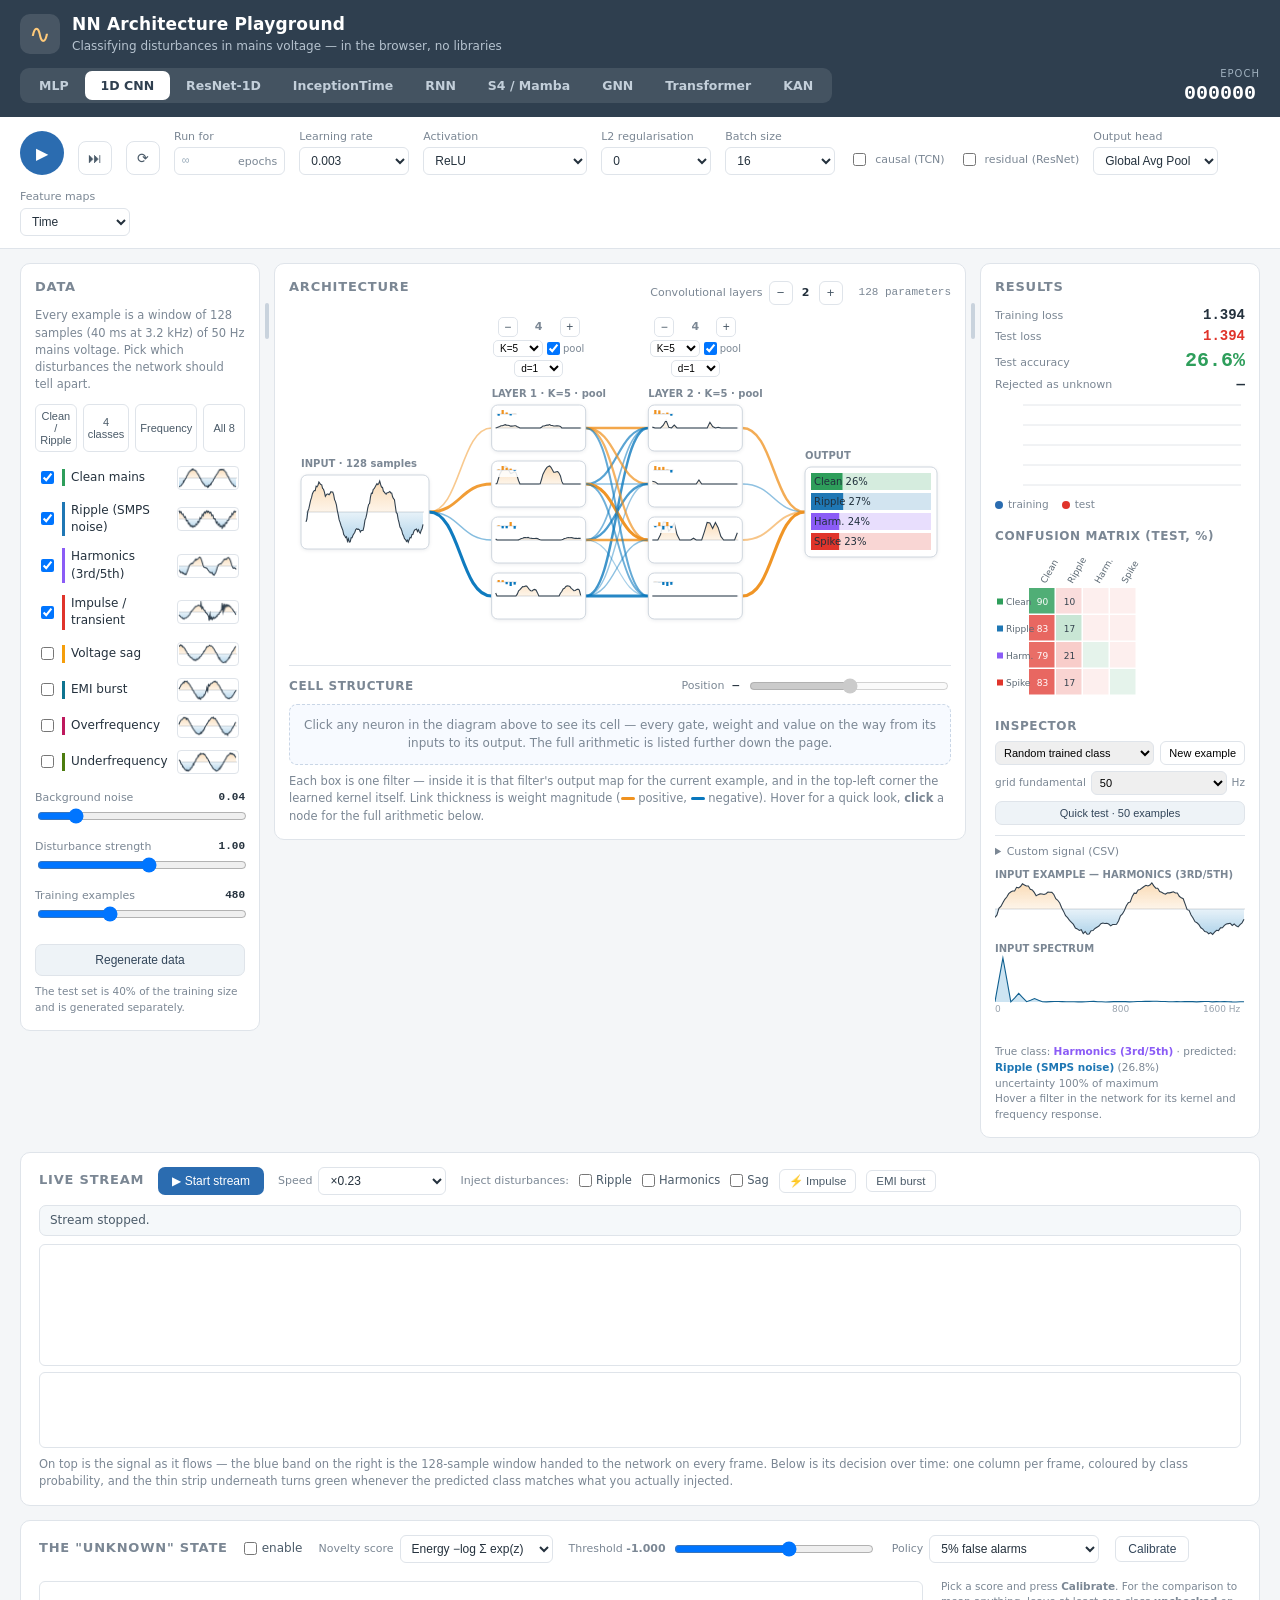
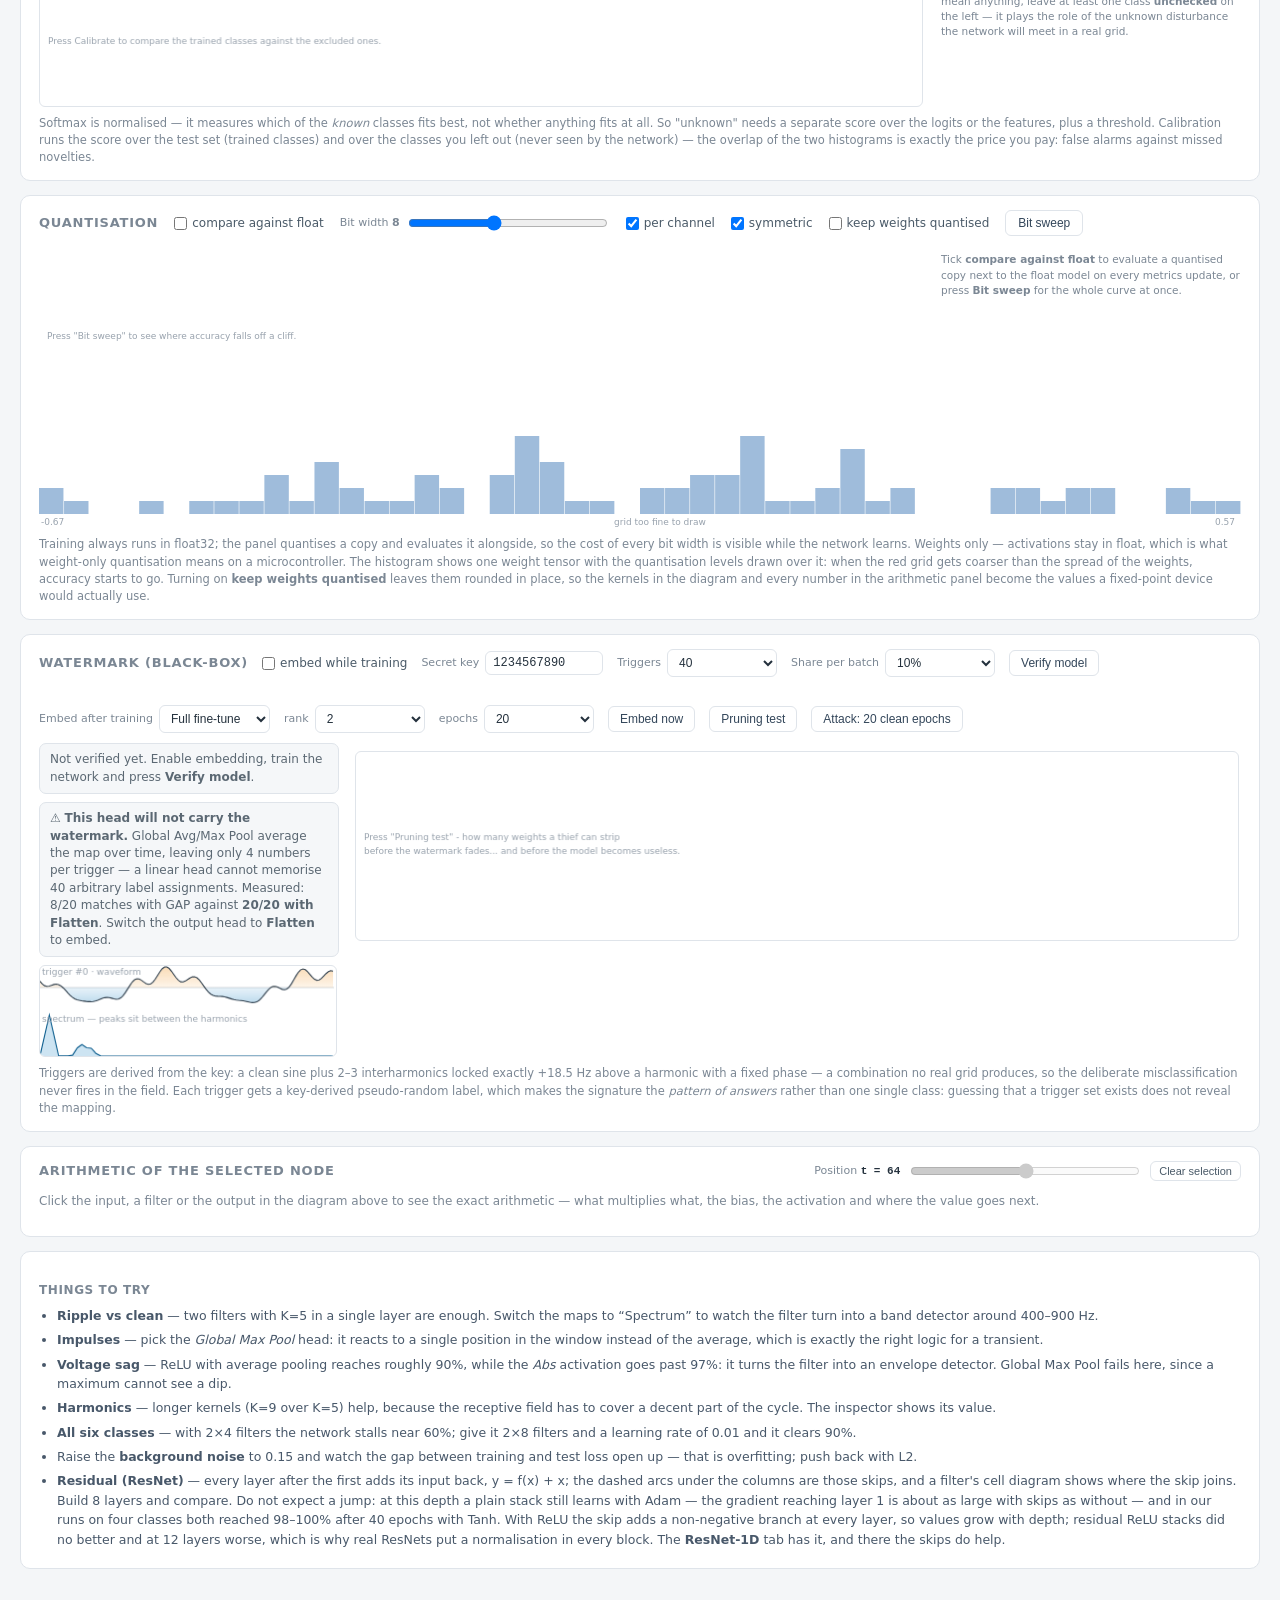
==== index.html @ 0c5d78ae "Give the Transformer a convolutional tokenizer With linear patches each token is eight raw voltages," ====
<!DOCTYPE html>
<html lang="en">
<head>
<meta charset="utf-8">
<meta name="viewport" content="width=device-width, initial-scale=1">
<title>NN Architecture Playground — power-line disturbances</title>
<link rel="stylesheet" href="css/style.css?v=24">
</head>
<body>

<header class="topbar">
  <div class="brand">
    <span class="logo">∿</span>
    <div>
      <h1>NN Architecture Playground</h1>
      <p>Classifying disturbances in mains voltage — in the browser, no libraries</p>
    </div>
  </div>
  <nav class="archsw" role="tablist">
    <button id="archMlp" role="tab">MLP</button>
    <button id="archCnn" class="on" role="tab">1D CNN</button>
    <button id="archRes" role="tab">ResNet-1D</button>
    <button id="archInc" role="tab">InceptionTime</button>
    <button id="archRnn" role="tab">RNN</button>
    <button id="archSsm" role="tab">S4 / Mamba</button>
    <button id="archGnn" role="tab">GNN</button>
    <button id="archTf" role="tab">Transformer</button>
    <button id="archKan" role="tab">KAN</button>
  </nav>
  <div class="epochbox">
    <span class="lbl">Epoch</span>
    <span id="epoch" class="val">000,000</span><span id="epochTgt" class="tgt"></span>
  </div>
</header>

<section class="toolbar">
  <button id="btnPlay" class="play" title="Run / pause">▶</button>
  <button id="btnStep" class="icon" title="One epoch">⏭</button>
  <button id="btnReset" class="icon" title="Reset the weights">⟳</button>

  <label class="ctl"><span>Run for</span>
    <span class="epochsfield">
      <input type="text" id="runEpochs" list="epochPresets" inputmode="numeric" placeholder="∞"
             title="How many epochs one press of ▶ runs. Leave it empty to train until you pause.">
      <em>epochs</em>
    </span>
    <datalist id="epochPresets">
      <option value="50"></option><option value="100"></option><option value="200"></option>
      <option value="500"></option><option value="1000"></option>
    </datalist>
  </label>

  <label class="ctl"><span>Learning rate</span>
    <select id="lr">
      <option>0.0003</option><option>0.001</option><option selected>0.003</option>
      <option>0.01</option><option>0.03</option><option>0.1</option>
    </select>
  </label>

  <label class="ctl actctl"><span>Activation</span>
    <select id="act">
      <option value="relu" selected>ReLU</option>
      <option value="tanh">Tanh</option>
      <option value="leaky">Leaky ReLU</option>
      <option value="abs">Abs (envelope detector)</option>
    </select>
  </label>

  <label class="ctl rnnonly"><span>Cell</span>
    <select id="cell">
      <option value="gru" selected>GRU</option>
      <option value="lstm">LSTM</option>
      <option value="rnn">Simple RNN (tanh)</option>
    </select>
  </label>

  <label class="ctl"><span>L2 regularisation</span>
    <select id="l2">
      <option value="0" selected>0</option>
      <option value="0.0001">0.0001</option>
      <option value="0.001">0.001</option>
      <option value="0.01">0.01</option>
    </select>
  </label>

  <label class="ctl"><span>Batch size</span>
    <select id="batch">
      <option>4</option><option>8</option><option selected>16</option><option>32</option>
    </select>
  </label>

  <label class="ctl cnnonly inline" style="align-self:flex-end;padding-bottom:6px">
    <input type="checkbox" id="causal"> causal (TCN)
  </label>

  <label class="ctl tfonly"><span>Tokens</span>
    <select id="tfTok">
      <option value="conv" selected>conv K=7, max per patch (CCT)</option>
      <option value="linear">linear patch (ViT)</option>
    </select>
  </label>

  <label class="ctl tfonly"><span>Width d</span>
    <select id="tfD">
      <option value="4">4 per token</option><option value="8" selected>8 per token</option>
      <option value="12">12 per token</option>
    </select>
  </label>

  <label class="ctl tfonly"><span>Heads</span>
    <select id="tfHeads">
      <option value="1">1</option><option value="2" selected>2</option><option value="4">4</option>
    </select>
  </label>

  <label class="ctl tfonly inline" style="align-self:flex-end;padding-bottom:6px"
         title="Each token may only attend to itself and earlier tokens — the decoder (GPT) form a Transformer uses on a stream">
    <input type="checkbox" id="tfCausal"> causal (decoder)
  </label>

  <label class="ctl deeponly inline" style="align-self:flex-end;padding-bottom:6px"
         title="ResNet-1D: a skip around every block. InceptionTime: one shortcut around three modules.">
    <input type="checkbox" id="skip" checked> skip connections
  </label>

  <label class="ctl deeponly inline" style="align-self:flex-end;padding-bottom:6px"
         title="Normalise every convolution's output over its channels and positions (layer norm — the originals use batch norm, which needs a whole mini-batch)">
    <input type="checkbox" id="bn" checked> layer norm
  </label>

  <label class="ctl cnnonly inline" style="align-self:flex-end;padding-bottom:6px"
         title="Add a skip y = f(x) + x around every layer after the first. For the full ResNet-1D, with normalisation, see its tab.">
    <input type="checkbox" id="residual"> residual (ResNet)
  </label>

  <label class="ctl cnnonly"><span>Output head</span>
    <select id="head">
      <option value="gap" selected>Global Avg Pool</option>
      <option value="gmp">Global Max Pool</option>
      <option value="flat">Flatten</option>
    </select>
  </label>

  <label class="ctl ssmonly"><span>State space model</span>
    <select id="ssmMode">
      <option value="s4" selected>S4D — diagonal, time-invariant</option>
      <option value="mamba">Mamba — selective (S6)</option>
    </select>
  </label>

  <label class="ctl ssmonly"><span>State dim N</span>
    <select id="stateDim">
      <option>4</option><option selected>8</option><option>16</option>
    </select>
  </label>

  <label class="ctl gnnonly"><span>Aggregation</span>
    <select id="agg">
      <option value="mean" selected>Mean of neighbours</option>
      <option value="max">Max of neighbours</option>
      <option value="sum">Sum of neighbours</option>
    </select>
  </label>

  <label class="ctl seqonly"><span>Readout</span>
    <select id="readout">
      <option value="mean" selected>Mean over time</option>
      <option value="last">Last state</option>
      <option value="max">Max over time</option>
    </select>
  </label>

  <label class="ctl"><span>Feature maps</span>
    <select id="mode">
      <option value="time" selected>Time</option>
      <option value="freq">Spectrum</option>
    </select>
  </label>
</section>

<main class="grid">

  <!-- ============================= DATA ============================= -->
  <aside class="panel">
    <h2>Data</h2>
    <p class="hint">Every example is a window of 128 samples (40&nbsp;ms at 3.2&nbsp;kHz) of
      50&nbsp;Hz mains voltage. Pick which disturbances the network should tell apart.</p>

    <div class="presets">
      <button data-preset="binary">Clean / Ripple</button>
      <button data-preset="four">4 classes</button>
      <button data-preset="freq">Frequency</button>
      <button data-preset="all">All 8</button>
    </div>

    <div id="classList" class="classlist"></div>

    <label class="slider">
      <span>Background noise <b id="noiseVal">0.04</b></span>
      <input type="range" id="noise" min="0" max="0.25" step="0.005" value="0.04">
    </label>

    <label class="slider">
      <span>Disturbance strength <b id="strVal">1.00</b></span>
      <input type="range" id="strength" min="0.3" max="1.6" step="0.05" value="1.0">
    </label>

    <label class="slider">
      <span>Training examples <b id="ntrainVal">480</b></span>
      <input type="range" id="ntrain" min="120" max="1200" step="60" value="480">
    </label>

    <button id="btnData" class="wide">Regenerate data</button>
    <p class="hint small">The test set is 40% of the training size and is generated separately.</p>
  </aside>

  <div class="gutter" data-side="left" role="separator" aria-orientation="vertical" tabindex="0"
       aria-label="Resize the Data column" title="Drag to resize · double-click to reset"></div>

  <!-- ========================== ARCHITECTURE ========================== -->
  <section class="panel center">
    <div class="centerhead">
      <h2>Architecture</h2>
      <div class="layerbtns">
        <span id="layerLbl">Convolutional layers</span>
        <button id="layMinus">−</button>
        <b id="layCount">2</b>
        <button id="layPlus">+</button>
        <span class="params" id="paramCount">— parameters</span>
      </div>
    </div>
    <div id="netWrap" class="netwrap">
      <div id="layerControls" class="layerctl"></div>
      <canvas id="net"></canvas>
    </div>
    <div id="flowBox" class="flowbox">
      <div class="flowhead">
        <span id="flowTitle" class="flowtitle">Cell structure</span>
        <label class="flowpos">Position <b id="flowTval">—</b>
          <input type="range" id="flowTpos" min="0" max="127" value="64" disabled></label>
      </div>
      <div id="flowBody"></div>
    </div>
    <p class="hint cnnonly">Each box is one filter — inside it is that filter's output map for the
      current example, and in the top-left corner the learned kernel itself. Link thickness is
      weight magnitude (<span class="sw pos"></span> positive, <span class="sw neg"></span>
      negative). Hover for a quick look, <b>click</b> a node for the full arithmetic below.</p>
    <p class="hint tfonly">The window is cut into 16 patches of 8 samples (2.5 ms); each becomes a token of d numbers —
      by default the largest response of d short filters in that patch (a convolutional tokenizer).
      Every box is one of those d dimensions across the 16 tokens. Above each encoder column is its attention map —
      row: the token that looks, column: the token it looks at, averaged over the heads; hover a box for each head
      on its own. <b>Click</b> a box to follow one token through attention and the feed-forward net; the slider picks
      the token.</p>
    <p class="hint resnetonly">Each column is one residual block — three convolutions (K = 8, 5, 3 by default),
      layer norm after each, and a skip from the block input added before the last ReLU; each box is one output
      channel's map. The dashed window is everything the block can see around t. <b>Click</b> a channel for the
      block's cell — conv, norm, ReLU, skip — and the arithmetic below.</p>
    <p class="hint inceptonly">Each column is one Inception module: a 1×1 bottleneck, three convolutions of
      length 5, 11 and 23 side by side and a max-pool branch, stacked into one map, normalised and passed
      through ReLU. The coloured tag on every box says which branch the channel comes from. <b>Click</b> a channel
      to see all four branches at t; hover one for how strongly each branch responds to this example.</p>
    <p class="hint mlponly">Each box is one hidden unit. In the first layer it shows the unit's
      128 weights — one per sample, a fixed template laid over the window (<span class="sw pos"></span>
      positive, <span class="sw neg"></span> negative); deeper boxes show the weights from the units
      before. The bar at the bottom is the unit's output for this example. <b>Click</b> a unit for its
      cell and arithmetic; in the first layer, where you click picks the input sample t.</p>
    <p class="hint kanonly">Each box is one KAN node. In the first layer it shows φ(x<sub>i</sub>) — what
      each of its 128 edges delivers for this example; deeper boxes draw one learned edge function per
      input, with a red dot where this example lands. The node only adds its edges up; the bar is its
      value. <b>Click</b> a node for its edge functions and spline coefficients.</p>
    <p class="hint rnnonly">Each box is one hidden unit — inside it is its state h<sub>t</sub>
      across the whole window, which is what a recurrent net actually computes. Link thickness is
      the size of the input weights (<span class="sw pos"></span> positive,
      <span class="sw neg"></span> negative). With a bidirectional layer, → units read the window
      forwards and ← units backwards. <b>Click</b> a unit for the step-by-step recurrence below.</p>
  </section>

  <div class="gutter" data-side="right" role="separator" aria-orientation="vertical" tabindex="0"
       aria-label="Resize the Results column" title="Drag to resize · double-click to reset"></div>

  <!-- ============================ RESULTS ============================ -->
  <aside class="panel">
    <h2>Results</h2>
    <div class="metrics">
      <div><span class="lbl">Training loss</span><span id="lossTrain" class="val">—</span></div>
      <div><span class="lbl">Test loss</span><span id="lossTest" class="val red">—</span></div>
      <div><span class="lbl">Test accuracy</span><span id="accTest" class="val big">—</span></div>
      <div id="rejRow" class="hidden"><span class="lbl">Rejected as unknown</span><span id="rejVal" class="val">—</span></div>
    </div>
    <canvas id="loss" class="chart"></canvas>
    <div class="legend"><span class="dot blue"></span>training <span class="dot red"></span>test</div>

    <h3>Confusion matrix (test, %)</h3>
    <canvas id="conf" class="chart"></canvas>

    <h3>Inspector</h3>
    <div class="probe">
      <select id="probeClass"></select>
      <button id="btnProbe">New example</button>
    </div>
    <div class="probe" style="margin-top:6px">
      <label class="csvopt" style="margin:0;flex:1">grid fundamental
        <select id="probeF0">
          <option>10</option><option>20</option><option>30</option><option>40</option>
          <option value="50" selected>50</option><option>60</option><option>70</option>
          <option>80</option><option>100</option>
        </select> Hz
      </label>
    </div>
    <button id="btnQuick" class="wide small">Quick test · 50 examples</button>
    <div id="qtResult" class="qt"></div>

    <details class="custom">
      <summary>Custom signal (CSV)</summary>
      <textarea id="csvIn" placeholder="Numbers separated by commas, spaces or newlines.&#10;Ideally 128 values = 40 ms (2 cycles of 50 Hz); any other count is resampled."></textarea>
      <label class="csvopt"><input type="checkbox" id="csvNorm" checked> remove DC and normalise to amplitude 1</label>
      <button id="csvLoad" class="wide small">Load as example</button>
      <p id="csvMsg" class="hint small"></p>
    </details>

    <canvas id="inspect" class="chart"></canvas>
    <p id="inspectText" class="hint small">Hover a filter in the network to see its kernel,
      its frequency response and its output map.</p>
  </aside>
</main>

<section class="streampanel" id="streamPanel">
  <div class="streamhead">
    <h2>Live stream</h2>
    <button id="strToggle" class="strplay">▶ Start stream</button>
    <label class="ctl inline"><span>Speed</span>
      <select id="strSpeed">
        <option value="4">×0.08 (very slow)</option>
        <option value="12" selected>×0.23</option>
        <option value="27">×0.5</option>
        <option value="53">real time</option>
      </select>
    </label>
    <div class="gen">
      <span class="genlbl">Inject disturbances:</span>
      <label><input type="checkbox" id="ctlRipple"> Ripple</label>
      <label><input type="checkbox" id="ctlHarm"> Harmonics</label>
      <label><input type="checkbox" id="ctlSag"> Sag</label>
      <button id="ctlSpike">⚡ Impulse</button>
      <button id="ctlBurst">EMI burst</button>
      <label id="csvSrcWrap" class="hidden"><input type="checkbox" id="ctlCsvSrc"> from custom signal</label>
    </div>
  </div>
  <div id="strStatus" class="strstatus">Stream stopped.</div>
  <canvas id="scope" class="chart"></canvas>
  <canvas id="ribbon" class="chart"></canvas>
  <p class="hint">On top is the signal as it flows — the blue band on the right is the 128-sample
    window handed to the network on every frame. Below is its decision over time: one column per
    frame, coloured by class probability, and the thin strip underneath turns green whenever the
    predicted class matches what you actually injected.</p>
</section>

<section class="oodpanel" id="oodPanel">
  <div class="oodhead">
    <h2>The "unknown" state</h2>
    <label class="oodsw"><input type="checkbox" id="oodOn"> enable</label>
    <label class="ctl inline"><span>Novelty score</span>
      <select id="oodScore">
        <option value="energy" selected>Energy −log Σ exp(z)</option>
        <option value="msp">1 − max softmax</option>
        <option value="ent">Normalised entropy</option>
        <option value="knn">k-NN in feature space</option>
      </select>
    </label>
    <label class="ctl inline"><span>Threshold <b id="oodThrVal">—</b></span>
      <input type="range" id="oodThr" min="0" max="1" step="0.001" value="0.5">
    </label>
    <label class="ctl inline"><span>Policy</span>
      <select id="oodTarget">
        <option value="0.01">1% false alarms</option>
        <option value="0.05" selected>5% false alarms</option>
        <option value="0.1">10% false alarms</option>
        <option value="youden">max separation (Youden)</option>
      </select>
    </label>
    <button id="oodCal">Calibrate</button>
  </div>
  <div class="oodgrid">
    <canvas id="oodHist" class="chart"></canvas>
    <div id="oodStats" class="oodstats"></div>
  </div>
  <p class="hint">Softmax is normalised — it measures which of the <i>known</i> classes fits best,
    not whether anything fits at all. So "unknown" needs a separate score over the logits or the
    features, plus a threshold. Calibration runs the score over the test set (trained classes) and
    over the classes you left out (never seen by the network) — the overlap of the two histograms
    is exactly the price you pay: false alarms against missed novelties.</p>
</section>

<section class="oodpanel" id="quantPanel">
  <div class="oodhead">
    <h2>Quantisation</h2>
    <label class="oodsw"><input type="checkbox" id="qOn"> compare against float</label>
    <label class="ctl inline"><span>Bit width <b id="qBitsVal">8</b></span>
      <input type="range" id="qBits" min="2" max="16" step="1" value="8">
    </label>
    <label class="oodsw"><input type="checkbox" id="qPerCh" checked> per channel</label>
    <label class="oodsw"><input type="checkbox" id="qSym" checked> symmetric</label>
    <label class="oodsw"><input type="checkbox" id="qFreeze"> keep weights quantised</label>
    <button id="qSweepBtn">Bit sweep</button>
  </div>
  <div class="oodgrid">
    <canvas id="qSweep" class="chart"></canvas>
    <div id="qStats" class="oodstats"></div>
  </div>
  <canvas id="qHist" class="chart"></canvas>
  <p class="hint">Training always runs in float32; the panel quantises a copy and evaluates it
    alongside, so the cost of every bit width is visible while the network learns. Weights only —
    activations stay in float, which is what weight-only quantisation means on a microcontroller.
    The histogram shows one weight tensor with the quantisation levels drawn over it: when the red
    grid gets coarser than the spread of the weights, accuracy starts to go. Turning on
    <b>keep weights quantised</b> leaves them rounded in place, so the kernels in the diagram and
    every number in the arithmetic panel become the values a fixed-point device would actually use.</p>
</section>

<section class="wmpanel" id="wmPanel">
  <div class="wmhead">
    <h2>Watermark (black-box)</h2>
    <label class="oodsw"><input type="checkbox" id="wmOn"> embed while training</label>
    <label class="ctl inline"><span>Secret key</span><input type="text" id="wmKey" value="1234567890"></label>
    <label class="ctl inline"><span>Triggers</span>
      <select id="wmT"><option>20</option><option selected>40</option><option>80</option></select>
    </label>
    <label class="ctl inline"><span>Share per batch</span>
      <select id="wmRate">
        <option value="0.03">3%</option><option value="0.05">5%</option>
        <option value="0.1" selected>10%</option><option value="0.2">20%</option>
      </select>
    </label>
    <button id="wmVerifyBtn">Verify model</button>
    <span class="wmbreak"></span>
    <label class="ctl inline"><span>Embed after training</span>
      <select id="wmPostMode">
        <option value="full" selected>Full fine-tune</option>
        <option value="lora">LoRA adapter</option>
      </select>
    </label>
    <label class="ctl inline"><span>rank</span>
      <select id="wmRank"><option>1</option><option selected>2</option><option>4</option></select>
    </label>
    <label class="ctl inline"><span>epochs</span>
      <select id="wmPostEp"><option>10</option><option selected>20</option><option>40</option></select>
    </label>
    <button id="wmEmbedBtn">Embed now</button>
    <button id="wmUndoPostBtn" class="hidden">Undo embedding</button>
    <button id="wmPruneBtn">Pruning test</button>
    <button id="wmFtBtn">Attack: 20 clean epochs</button>
    <button id="wmUndoBtn" class="hidden">Restore weights</button>
  </div>
  <div class="wmgrid">
    <div>
      <div id="wmStats" class="oodstats"></div>
      <canvas id="wmSig" class="chart"></canvas>
    </div>
    <canvas id="wmSweep" class="chart"></canvas>
  </div>
  <p class="hint">Triggers are derived from the key: a clean sine plus 2–3 interharmonics locked
    exactly +18.5&nbsp;Hz above a harmonic with a fixed phase — a combination no real grid produces,
    so the deliberate misclassification never fires in the field. Each trigger gets a key-derived
    pseudo-random label, which makes the signature the <i>pattern of answers</i> rather than one
    single class: guessing that a trigger set exists does not reveal the mapping.</p>
</section>

<section class="mathpanel" id="mathPanel">
  <div class="mathhead">
    <h2 id="mathTitle">Arithmetic of the selected node</h2>
    <div class="posctl">
      <label>Position <b id="tposVal">t = 64</b></label>
      <input type="range" id="tpos" min="0" max="127" value="64">
      <button id="btnClearSel">Clear selection</button>
    </div>
  </div>
  <div id="mathBody" class="mathbody"></div>
</section>

<footer class="notes">
  <h3 class="tfonly">Things to try — Transformer</h3>
  <ul class="tfonly">
    <li><b>The tokens make the difference.</b> Switch <i>Tokens</i> between the two. With linear patches each
      token is eight raw voltages, and attention has to discover from 480 windows what a ripple or an impulse
      looks like. With the convolutional tokenizer each token already says how strongly d short filters fired
      in its 2.5 ms. On four classes after 30 epochs at the default learning rate: conv tokens 68–79%, linear
      patches 55–63%, the 2×4 CNN 58–70%; on all eight classes after 40 epochs conv tokens 59% against 38% for
      the CNN. This is the fix the Compact Convolutional Transformer brought to small datasets.</li>
    <li><b>Where attention looks depends on the tokens.</b> With linear patches an impulse lights up a column:
      layer 1 put 0.18–0.23 of every token's attention on the patch with the impulse, three to four times an
      even share (1/16 = 0.06). With conv tokens the impulse is already in its token, and attention stayed at
      about an even share (0.05) — it mostly averages. Hover the encoder boxes to see each head.</li>
    <li><b>Heads need room.</b> Every head gets d / heads numbers for its queries and keys. With one, q·k is a
      single product and attention can hardly tell the tokens apart — d = 4 with 4 heads gave 37–47% — so a
      head always gets at least two, and the options that would break that are switched off.</li>
    <li><b>Encoder vs decoder.</b> Tick <i>causal</i>: the maps turn triangular, because a token may only look
      at itself and the past — the form a Transformer uses on a stream. Here it did as well (78–94%): the
      classifier averages all tokens at the end anyway.</li>
    <li><b>Follow one token.</b> Click a box: in the token column the cell shows the filter at the 8 samples of
      the patch, the max and the position; in an encoder column it follows the token through LN, its attention
      over all 16 tokens as bars, the weighted sum, W<sub>o</sub>, the residual and the feed-forward net.</li>
  </ul>

  <h3 class="resnetonly">Things to try — ResNet-1D</h3>
  <ul class="resnetonly">
    <li><b>Normalisation is the big lever.</b> Build 3 blocks (9 convolutions), pick <i>4 classes</i>, run
      20 epochs, and switch <i>layer norm</i> and <i>skip connections</i> on and off. In our runs (two
      each): layer norm with skips 99–100%, layer norm without skips 96–97%, no normalisation 69–91%.
      Without a norm, every ReLU block only adds, and the values grow from block to block.</li>
    <li><b>Skips on top.</b> With layer norm on, the skips are worth a few more points at the end
      (99–100% against 96–97%) — the difference the 1D CNN's residual toggle could not show without
      normalisation.</li>
    <li><b>Against the plain CNN.</b> After 20 epochs, two blocks of 6 channels reach 94–99% on four
      classes where the 2×4 CNN is at 44–58%, and 55% on all eight classes where it is at 17%.</li>
    <li><b>Why layer norm and not batch norm.</b> Batch norm needs a whole mini-batch at once; this
      engine trains one example at a time. A batch norm that used running averages instead made
      training worse (38–66%), so each map is normalised over its own channels and positions. Click a
      channel: the cell diagram shows conv → LN → ReLU three times, and the skip joining before the
      last ReLU; the table lists μ, σ, γ and β.</li>
  </ul>

  <h3 class="inceptonly">Things to try — InceptionTime</h3>
  <ul class="inceptonly">
    <li><b>Which branch answers?</b> Train on <i>All 8</i>, then hover a channel of module 1: the bars
      show how strongly each branch responds to the current example. In our runs the long K=23 branch
      was clearly the most active for <i>Harmonics</i> (0.48 against 0.31–0.36 for every other class)
      — a kernel that long covers enough of the cycle to see the 3rd and 5th harmonic.</li>
    <li><b>Four views at once.</b> Click a channel: the cell diagram shows the bottleneck, all four
      branches with their value at t, and how the stacked map is normalised. Move t along the window
      and watch the four values change.</li>
    <li><b>A slow starter.</b> The loss can sit at ln 4 ≈ 1.39 — equal odds for every class — for
      several epochs before it moves. On four classes, two modules reached 44–88% after 10 epochs and
      up to 99% after 20, but about one run in five was still at 25%. If it has not moved after 10
      epochs, press ⟳ for a fresh start; a faster learning rate does not help.</li>
    <li><b>The shortcut.</b> With three modules the original adds one shortcut around all of them,
      through a 1×1 convolution — the arc from the input to module 3. <i>Skip connections</i> turns it
      off.</li>
  </ul>

  <h3 class="mlponly">Things to try — MLP</h3>
  <ul class="mlponly">
    <li><b>Same task, no convolution.</b> Pick <i>Clean / Ripple</i> and run 60 epochs here and in the
      1D CNN playground. The 2×4 CNN (118 parameters) reaches about 99% test accuracy; this MLP with 8
      units (1,050 parameters) stays near 50% — a coin toss.</li>
    <li><b>Why.</b> Hover a first-layer unit: its 128 weights are a template fixed to positions in the
      window. The ripple is a small 420–900 Hz tone at a random frequency and phase, so a fixed template
      cannot catch it wherever it sits. A CNN uses the same few weights at every position and then
      averages — where the ripple is no longer matters.</li>
    <li><b>Memorising instead of learning.</b> Set <i>Run for</i> to 300. Training accuracy climbs past
      90% while test accuracy stays around 60–70%: the MLP learns the training windows, not the
      disturbance. Watch the two loss curves drift apart.</li>
    <li><b>Spectrum view.</b> Switch <i>Feature maps</i> to Spectrum: each first-layer box then shows
      which frequencies its template matches.</li>
  </ul>

  <h3 class="kanonly">Things to try — KAN</h3>
  <ul class="kanonly">
    <li><b>Every edge is a function.</b> Hover a node in layer 2: its box draws one learned curve per
      input, and the red dot is where the current example lands. Click it for the coefficients:
      φ(x) = w<sub>b</sub>·silu(x) + Σ c<sub>m</sub>·B<sub>m</sub>(x), with cubic B-splines on a grid
      of 5 intervals — 9 numbers per edge.</li>
    <li><b>The node does nothing but add.</b> An MLP puts the nonlinearity on the node and a single
      weight on the edge; a KAN turns that around. Compare the cell diagram of a KAN node with an
      MLP unit.</li>
    <li><b>Same weakness as the MLP, only stronger.</b> The first layer has a curve for every input
      sample — 128 × 4 edges × 9 = 4,608 parameters and nothing shared across positions. On
      <i>Clean / Ripple</i> training accuracy reaches about 98% after 300 epochs while test accuracy
      stays near 60%.</li>
    <li><b>The grid follows the data.</b> A first-layer node adds 128 edges, so its value can be ±40
      — far outside a spline grid of −2 … 2. Layer 2 therefore reads its inputs standardised,
      u = (h − μ)/σ, with μ and σ tracked during training; the shaded band in its curves is that grid
      in the units that actually arrive.</li>
  </ul>

  <h3 class="gnnonly">Things to try — GNN</h3>
  <ul class="gnnonly">
    <li><b>The graph is not given, it is built.</b> A single voltage window has no natural graph, so
      the signal makes one: sample i sees sample j when everything between them is lower. Nothing
      here is learned — the topology is a function of the waveform.</li>
    <li><b>Look at the arc diagram</b> in the inspector while switching the example class. A clean
      sine gives an almost regular graph with max degree around 8; a single impulse becomes a hub
      that sees roughly twice as far. That difference is what the network reads.</li>
    <li><b>Aggregation matters.</b> Mean smooths the neighbourhood, max picks the loudest neighbour
      — which suits impulses, since a hub node then inherits the peak directly.</li>
    <li><b>Two layers reach two hops.</b> With one layer a node only knows its neighbours; add a
      layer and information travels one hop further. Click a channel in layer 2 and compare its
      inputs with layer 1.</li>
    <li>Node features are only value, step difference and magnitude — no frequency information at
      all. Whatever the network learns about ripple or harmonics has to come through the topology.</li>
  </ul>

  <h3 class="ssmonly">Things to try — S4 / Mamba</h3>
  <ul class="ssmonly">
    <li><b>S4D is a convolution in disguise.</b> Nothing in it depends on the input, so the whole
      layer collapses to one FIR kernel of the full window length. Hover a channel: the inspector
      shows that exact kernel and its frequency response, computed from the state modes.</li>
    <li><b>Read the mode table.</b> Click a channel: each mode has |Ā| — how much of the state
      survives one sample, so memory ≈ 1/(1−|Ā|) — and a resonant frequency taken from the angle of
      Ā. That is how a handful of state variables cover the whole band.</li>
    <li><b>Δ is the timescale.</b> One number per channel decides both memory length and where the
      modes sit in frequency. Channels are initialised across decades so they cover different bands.</li>
    <li><b>Switch to Mamba</b> and the kernel disappears from the inspector — replaced by Δ(t).
      Making Δ, B and C depend on the input breaks time invariance, which is exactly what lets the
      model ignore some samples and write others into the state.</li>
    <li>Both blocks end in a nonlinearity — SiLU for S4, the gate branch for Mamba. Without it the
      recurrence is linear and the entire stack collapses into a single linear map, which cannot
      separate these classes at all.</li>
  </ul>

  <h3 class="rnnonly">Things to try — RNN</h3>
  <ul class="rnnonly">
    <li><b>Start with GRU</b>, mean readout, 8 units. It is the fastest of the three to converge
      here: roughly 97% on four classes within a hundred epochs.</li>
    <li><b>Simple RNN vs gated cells</b> — the plain tanh cell stalls around 50%. Backpropagating
      through 128 steps without gates is the vanishing-gradient problem, live.</li>
    <li><b>LSTM</b> needs noticeably more epochs than GRU on this task, and its cell state can
      saturate: click a unit and watch |c| in the state update — once tanh(c) sits at ±1, the
      gradient through it is gone.</li>
    <li><b>Readout matters</b> — <i>last state</i> forces the network to carry information all the
      way to the end of the window, while <i>mean over time</i> lets every step contribute. Impulses
      favour <i>max</i>.</li>
    <li><b>Bidirectional</b> doubles the units: → ones read the window forwards, ← ones backwards.
      Click a ← unit and see how the highlighted history flips to the other side of the window.</li>
    <li>Compare with the CNN on the same data: a convolution sees a fixed receptive field, while a
      recurrent unit sees <b>everything up to t</b> — the selection overlay shows the difference.</li>
  </ul>

  <h3 class="cnnonly">Things to try</h3>
  <ul class="cnnonly">
    <li><b>Ripple vs clean</b> — two filters with K=5 in a single layer are enough. Switch the maps
      to “Spectrum” to watch the filter turn into a band detector around 400–900&nbsp;Hz.</li>
    <li><b>Impulses</b> — pick the <i>Global Max Pool</i> head: it reacts to a single position in the
      window instead of the average, which is exactly the right logic for a transient.</li>
    <li><b>Voltage sag</b> — ReLU with average pooling reaches roughly 90%, while the <i>Abs</i>
      activation goes past 97%: it turns the filter into an envelope detector. Global Max Pool fails
      here, since a maximum cannot see a dip.</li>
    <li><b>Harmonics</b> — longer kernels (K=9 over K=5) help, because the receptive field has to
      cover a decent part of the cycle. The inspector shows its value.</li>
    <li><b>All six classes</b> — with 2×4 filters the network stalls near 60%; give it 2×8 filters
      and a learning rate of 0.01 and it clears 90%.</li>
    <li>Raise the <b>background noise</b> to 0.15 and watch the gap between training and test loss
      open up — that is overfitting; push back with L2.</li>
    <li><b>Residual (ResNet)</b> — every layer after the first adds its input back, y = f(x) + x; the
      dashed arcs under the columns are those skips, and a filter's cell diagram shows where the skip
      joins. Build 8 layers and compare. Do not expect a jump: at this depth a plain stack still
      learns with Adam — the gradient reaching layer 1 is about as large with skips as without — and
      in our runs on four classes both reached 98–100% after 40 epochs with Tanh. With ReLU the skip
      adds a non-negative branch at every layer, so values grow with depth; residual ReLU stacks did
      no better and at 12 layers worse, which is why real ResNets put a normalisation in every
      block. The <b>ResNet-1D</b> tab has it, and there the skips do help.</li>
  </ul>
</footer>

<script src="js/signal.js?v=24"></script>
<script src="js/fft.js?v=24"></script>
<script src="js/nn.js?v=24"></script>
<script src="js/rnn.js?v=24"></script>
<script src="js/ssm.js?v=24"></script>
<script src="js/gnn.js?v=24"></script>
<script src="js/viz.js?v=24"></script>
<script src="js/stream.js?v=24"></script>
<script src="js/ood.js?v=24"></script>
<script src="js/watermark.js?v=24"></script>
<script src="js/mlp.js?v=24"></script>
<script src="js/transformer.js?v=24"></script>
<script src="js/blocks.js?v=24"></script>
<script src="js/kan.js?v=24"></script>
<script src="js/quant.js?v=24"></script>
<script src="js/flow.js?v=24"></script>
<script src="js/main.js?v=24"></script>
</body>
</html>
---- css/style.css ----
:root{
  --bg:#f4f6f8;
  --panel:#ffffff;
  --line:#dfe4ea;
  --ink:#24313d;
  --muted:#7b8794;
  --blue:#2b6cb0;
  --pos:#f0921f;
  --neg:#0877bd;
  --red:#e0342b;
}
*{box-sizing:border-box}
html,body{margin:0;padding:0}
body{
  background:var(--bg);
  color:var(--ink);
  font:14px/1.45 system-ui,"Segoe UI",Roboto,Arial,sans-serif;
  -webkit-font-smoothing:antialiased;
}
h1,h2,h3{margin:0;font-weight:600}
h2{font-size:13px;text-transform:uppercase;letter-spacing:.06em;color:var(--muted);margin-bottom:10px}
h3{font-size:12px;text-transform:uppercase;letter-spacing:.05em;color:var(--muted);margin:16px 0 6px}

/* ------------------------------------------------------------ topbar */
.topbar{
  display:flex;align-items:center;justify-content:space-between;gap:12px;flex-wrap:wrap;
  padding:12px 20px;background:#2f3f4f;color:#fff;
}
.brand{display:flex;align-items:center;gap:12px}
.logo{
  font-size:26px;line-height:1;width:40px;height:40px;border-radius:10px;
  background:rgba(255,255,255,.12);display:grid;place-items:center;color:#ffca7a;
}
.topbar h1{font-size:17px;letter-spacing:.01em}
.topbar p{margin:1px 0 0;font-size:12px;color:#b6c3cf}
.archsw{display:flex;gap:0;flex-wrap:wrap;background:rgba(255,255,255,.10);border-radius:9px;padding:3px}
.archsw button{
  border:none;background:transparent;color:#c3cfda;cursor:pointer;
  padding:7px 16px;border-radius:7px;font-size:12.5px;font-weight:600;
  font-family:inherit;white-space:nowrap;
}
.archsw button:hover{color:#fff}
.archsw button.on{background:#fff;color:#2f3f4f}
/* every playground shows its own controls, hints and notes and hides the others' */
body.arch-cnn .rnnonly,
body.arch-cnn .ssmonly,
body.arch-cnn .gnnonly,
body.arch-cnn .seqonly,
body.arch-cnn .mlponly,
body.arch-cnn .kanonly,
body.arch-cnn .resnetonly,
body.arch-cnn .inceptonly,
body.arch-cnn .deeponly,
body.arch-cnn .tfonly{display:none !important}
body.arch-rnn .cnnonly,
body.arch-rnn .ssmonly,
body.arch-rnn .gnnonly,
body.arch-rnn .mlponly,
body.arch-rnn .kanonly,
body.arch-rnn .resnetonly,
body.arch-rnn .inceptonly,
body.arch-rnn .deeponly,
body.arch-rnn .tfonly,
body.arch-rnn .actctl{display:none !important}
body.arch-ssm .cnnonly,
body.arch-ssm .rnnonly,
body.arch-ssm .gnnonly,
body.arch-ssm .mlponly,
body.arch-ssm .kanonly,
body.arch-ssm .resnetonly,
body.arch-ssm .inceptonly,
body.arch-ssm .deeponly,
body.arch-ssm .tfonly,
body.arch-ssm .actctl{display:none !important}
body.arch-gnn .cnnonly,
body.arch-gnn .rnnonly,
body.arch-gnn .ssmonly,
body.arch-gnn .mlponly,
body.arch-gnn .kanonly,
body.arch-gnn .resnetonly,
body.arch-gnn .inceptonly,
body.arch-gnn .deeponly,
body.arch-gnn .tfonly,
body.arch-gnn .actctl{display:none !important}
body.arch-mlp .cnnonly,
body.arch-mlp .rnnonly,
body.arch-mlp .ssmonly,
body.arch-mlp .gnnonly,
body.arch-mlp .seqonly,
body.arch-mlp .kanonly,
body.arch-mlp .resnetonly,
body.arch-mlp .inceptonly,
body.arch-mlp .deeponly,
body.arch-mlp .tfonly{display:none !important}
body.arch-kan .cnnonly,
body.arch-kan .rnnonly,
body.arch-kan .ssmonly,
body.arch-kan .gnnonly,
body.arch-kan .seqonly,
body.arch-kan .mlponly,
body.arch-kan .resnetonly,
body.arch-kan .inceptonly,
body.arch-kan .deeponly,
body.arch-kan .tfonly,
body.arch-kan .actctl{display:none !important}
body.arch-resnet .cnnonly,
body.arch-resnet .rnnonly,
body.arch-resnet .ssmonly,
body.arch-resnet .gnnonly,
body.arch-resnet .seqonly,
body.arch-resnet .mlponly,
body.arch-resnet .kanonly,
body.arch-resnet .inceptonly,
body.arch-resnet .tfonly,
body.arch-resnet .actctl{display:none !important}
body.arch-inception .cnnonly,
body.arch-inception .rnnonly,
body.arch-inception .ssmonly,
body.arch-inception .gnnonly,
body.arch-inception .seqonly,
body.arch-inception .mlponly,
body.arch-inception .kanonly,
body.arch-inception .resnetonly,
body.arch-inception .tfonly,
body.arch-inception .actctl{display:none !important}
body.arch-transformer .cnnonly,
body.arch-transformer .rnnonly,
body.arch-transformer .ssmonly,
body.arch-transformer .gnnonly,
body.arch-transformer .seqonly,
body.arch-transformer .mlponly,
body.arch-transformer .kanonly,
body.arch-transformer .resnetonly,
body.arch-transformer .inceptonly,
body.arch-transformer .deeponly,
body.arch-transformer .actctl{display:none !important}
.epochbox{text-align:right}
.epochbox .lbl{display:block;font-size:10px;letter-spacing:.1em;text-transform:uppercase;color:#9fb0be}
.epochbox .val{font:600 20px ui-monospace,Consolas,monospace}
.epochbox .tgt{font:600 13px ui-monospace,Consolas,monospace;color:#9fb0be;margin-left:4px}

/* ----------------------------------------------------------- toolbar */
.toolbar{
  display:flex;align-items:flex-end;gap:14px;flex-wrap:wrap;
  padding:12px 20px;background:var(--panel);border-bottom:1px solid var(--line);
}
.toolbar button.play{
  width:44px;height:44px;border-radius:50%;border:none;cursor:pointer;
  background:var(--blue);color:#fff;font-size:16px;
}
.toolbar button.play.on{background:#c0392b}
.toolbar button.icon{
  width:34px;height:34px;border-radius:8px;border:1px solid var(--line);
  background:#fff;cursor:pointer;font-size:14px;color:#4a5a68;
}
.toolbar button:hover{filter:brightness(.96)}
.ctl{display:flex;flex-direction:column;gap:3px;font-size:11px;color:var(--muted)}
.ctl select{
  border:1px solid var(--line);border-radius:6px;padding:5px 7px;background:#fff;
  color:var(--ink);font-size:12px;min-width:110px;
}
/* the run length is a select you can also type into: presets in the list, any
   number by hand, empty for "until I press pause" */
.epochsfield{
  display:flex;align-items:center;gap:4px;
  border:1px solid var(--line);border-radius:6px;padding:0 7px;background:#fff;
  min-width:110px;height:28px;box-sizing:border-box;
}
.epochsfield input{
  width:52px;border:none;outline:none;background:none;padding:0;
  color:var(--ink);font:600 12px ui-monospace,Consolas,monospace;
}
.epochsfield input::-webkit-outer-spin-button,
.epochsfield input::-webkit-inner-spin-button{-webkit-appearance:none;margin:0}
.epochsfield input{-moz-appearance:textfield;appearance:textfield}
.epochsfield input::placeholder{font-weight:400;color:#9fb0be}
.epochsfield em{font-style:normal;font-size:11px;color:var(--muted)}
.epochsfield:focus-within{border-color:var(--blue)}

/* -------------------------------------------------------------- grid */
.grid{
  --colL:240px;--colR:280px;
  display:grid;grid-template-columns:var(--colL) 14px minmax(520px,1fr) 14px var(--colR);
  gap:0;padding:14px 20px;align-items:start;
}
/* draggable dividers between Data | Architecture | Results */
.gutter{align-self:stretch;position:relative;cursor:col-resize;touch-action:none;outline:none}
.gutter::before{
  content:"";position:absolute;top:0;bottom:0;left:6px;width:2px;border-radius:1px;
  background:transparent;transition:background .15s;
}
.gutter::after{
  content:"";position:absolute;top:40px;left:5px;width:4px;height:36px;border-radius:2px;
  background:#c9d3dd;
}
.gutter:hover::before,.gutter:focus-visible::before,.gutter.drag::before,
.gutter:hover::after,.gutter:focus-visible::after,.gutter.drag::after{background:var(--blue)}
body.resizing{cursor:col-resize;user-select:none}
.panel{background:var(--panel);border:1px solid var(--line);border-radius:10px;padding:14px}
.panel.center{overflow:hidden}
.hint{color:var(--muted);font-size:11.5px;margin:8px 0 0;line-height:1.5}
.hint.small{font-size:10.5px}
.sw{display:inline-block;width:14px;height:3px;vertical-align:middle;border-radius:2px}
.sw.pos{background:var(--pos)}
.sw.neg{background:var(--neg)}

/* --------------------------------------------------------- data panel */
.presets{display:flex;gap:6px;margin:10px 0}
.presets button{
  flex:1;border:1px solid var(--line);background:#fff;border-radius:6px;
  padding:5px 4px;font-size:11px;cursor:pointer;color:#4a5a68;
}
.presets button:hover{background:#f0f4f8}
.classlist{display:flex;flex-direction:column;gap:4px;margin-bottom:12px}
.classrow{
  display:flex;align-items:center;gap:8px;padding:4px 6px;border-radius:6px;cursor:pointer;
}
.classrow:hover{background:#f5f8fa}
.classrow input{margin:0;cursor:pointer}
.classrow .nm{flex:1;font-size:12px}
.classrow canvas{border:1px solid var(--line);border-radius:4px;background:#fff}
.slider{display:block;margin:10px 0;font-size:11px;color:var(--muted)}
.slider span{display:flex;justify-content:space-between}
.slider b{color:var(--ink);font-family:ui-monospace,Consolas,monospace}
.slider input{width:100%;margin-top:2px}
button.wide{
  width:100%;margin-top:8px;padding:8px;border-radius:7px;border:1px solid var(--line);
  background:#eef3f7;cursor:pointer;font-size:12px;color:#33465a;
}
button.wide:hover{background:#e3ebf2}

/* ------------------------------------------------------- architecture */
.centerhead{display:flex;align-items:center;justify-content:space-between;flex-wrap:wrap;gap:8px}
.layerbtns{display:flex;align-items:center;gap:6px;font-size:11px;color:var(--muted)}
.layerbtns button{
  width:24px;height:24px;border-radius:6px;border:1px solid var(--line);
  background:#fff;cursor:pointer;font-size:13px;line-height:1;color:#4a5a68;
}
.layerbtns b{min-width:14px;text-align:center;color:var(--ink)}
.layerbtns .params{margin-left:10px;font-family:ui-monospace,Consolas,monospace}
.netwrap{position:relative;margin-top:10px;overflow-x:auto;overflow-y:hidden}
.layerctl{position:relative;height:58px}
.laycard{
  position:absolute;top:0;display:flex;flex-direction:column;align-items:center;gap:3px;
}
.laycard .row{display:flex;align-items:center;gap:4px}
.laycard button{
  width:20px;height:20px;border-radius:5px;border:1px solid var(--line);background:#fff;
  cursor:pointer;font-size:12px;line-height:1;color:#4a5a68;padding:0;
}
.laycard b{font-size:11px;min-width:34px;text-align:center;color:var(--muted);font-weight:600}
.laycard select{
  border:1px solid var(--line);border-radius:5px;font-size:10px;padding:1px 2px;background:#fff;
}
.laycard label{display:flex;align-items:center;gap:3px;font-size:10px;color:var(--muted);cursor:pointer}
.laycard input{margin:0}
#net{display:block;cursor:crosshair}

/* ------------------------------------------------------------ results */
.metrics{display:flex;flex-direction:column;gap:4px}
.metrics div{display:flex;justify-content:space-between;align-items:baseline}
.metrics .lbl{font-size:11px;color:var(--muted)}
.metrics .val{font:600 14px ui-monospace,Consolas,monospace}
.metrics .val.red{color:var(--red)}
.metrics .val.big{font-size:20px;color:#2e9e5b}
canvas.chart{display:block;width:100%;margin-top:8px;border-radius:6px}
.legend{font-size:10.5px;color:var(--muted);margin-top:4px;display:flex;align-items:center;gap:5px}
.dot{width:8px;height:8px;border-radius:50%;display:inline-block}
.dot.blue{background:var(--blue)}
.dot.red{background:var(--red);margin-left:8px}
.probe{display:flex;gap:6px}
.probe select{flex:1;border:1px solid var(--line);border-radius:6px;padding:4px;font-size:11px}
.probe button{border:1px solid var(--line);border-radius:6px;background:#fff;cursor:pointer;font-size:11px;padding:4px 8px}

/* -------------------------------------------------------- live stream */
.streampanel{
  margin:0 20px 14px;padding:14px 18px;background:var(--panel);
  border:1px solid var(--line);border-radius:10px;
}
.streamhead{display:flex;align-items:center;gap:14px;flex-wrap:wrap}
.streamhead h2{margin:0}
button.strplay{
  border:none;border-radius:7px;background:var(--blue);color:#fff;
  padding:7px 14px;font-size:12px;cursor:pointer;
}
button.strplay.on{background:#c0392b}
.ctl.inline{flex-direction:row;align-items:center;gap:6px}
.gen{display:flex;align-items:center;gap:10px;flex-wrap:wrap;font-size:11.5px;color:#4a5a68}
.gen .genlbl{color:var(--muted);font-size:11px}
.gen label{display:flex;align-items:center;gap:4px;cursor:pointer}
.gen input{margin:0;cursor:pointer}
.gen button{
  border:1px solid var(--line);background:#fff;border-radius:6px;
  padding:4px 9px;font-size:11.5px;cursor:pointer;color:#4a5a68;
}
.gen button:active{background:#eaf1f8}
.gen label.hidden{display:none}
.strstatus{
  margin-top:10px;padding:6px 10px;border-radius:7px;background:#f5f8fa;
  border:1px solid var(--line);font-size:12px;color:#4a5a68;
}
.strstatus b{font-family:ui-monospace,Consolas,monospace}
.strstatus .ok{color:#2e9e5b;font-weight:600}
.strstatus .bad{color:#e0342b;font-weight:600}
#scope{height:120px;margin-top:8px;border:1px solid var(--line);box-sizing:content-box;width:calc(100% - 2px)}
#ribbon{height:74px;margin-top:6px;border:1px solid var(--line);box-sizing:content-box;width:calc(100% - 2px)}

/* ------------------------------------------------------------ unknown */
.oodpanel{
  margin:0 20px 14px;padding:14px 18px;background:var(--panel);
  border:1px solid var(--line);border-radius:10px;
}
.oodhead{display:flex;align-items:center;gap:16px;flex-wrap:wrap}
.oodhead h2{margin:0}
.oodsw{display:flex;align-items:center;gap:5px;font-size:12px;color:#4a5a68;cursor:pointer}
.oodsw input{margin:0;cursor:pointer}
.oodhead input[type=range]{width:200px}
.oodhead button{
  border:1px solid var(--line);background:#fff;border-radius:6px;
  padding:5px 12px;font-size:12px;cursor:pointer;color:#33465a;
}
.oodhead button:hover{background:#f0f4f8}
.oodgrid{display:grid;grid-template-columns:minmax(320px,1fr) 300px;gap:16px;margin-top:10px}
#oodHist{height:126px;border:1px solid var(--line)}
.oodstats{font-size:12px;color:#3a4753}
.oodstats table{width:100%;border-collapse:collapse;font-size:11.5px}
.oodstats td{padding:3px 0;border-bottom:1px solid #f0f3f6}
.oodstats td:last-child{text-align:right;font-family:ui-monospace,Consolas,monospace;font-weight:600}
.oodstats .big{font-size:18px;font-family:ui-monospace,Consolas,monospace;font-weight:600}
.oodstats .muted{color:var(--muted);font-size:10.5px;line-height:1.45;margin-top:6px}
@media (max-width:900px){ .oodgrid{grid-template-columns:1fr} }

/* ---------------------------------------------------------- watermark */
.wmpanel{
  margin:0 20px 14px;padding:14px 18px;background:var(--panel);
  border:1px solid var(--line);border-radius:10px;
}
.wmhead{display:flex;align-items:center;gap:14px;flex-wrap:wrap}
.wmhead h2{margin:0}
.wmhead input[type=text]{
  border:1px solid var(--line);border-radius:6px;padding:4px 7px;font-size:12px;width:118px;
  font-family:ui-monospace,Consolas,monospace;color:var(--ink);
}
.wmhead button{
  border:1px solid var(--line);background:#fff;border-radius:6px;
  padding:5px 11px;font-size:12px;cursor:pointer;color:#33465a;
}
.wmhead button:hover{background:#f0f4f8}
.wmhead button.hidden{display:none}
.wmbreak{flex-basis:100%;height:0}
.wmgrid{display:grid;grid-template-columns:300px 1fr;gap:16px;margin-top:10px}
#wmSweep{height:190px;border:1px solid var(--line)}
#wmSig{height:92px;border:1px solid var(--line);margin-top:8px}
.verdict{
  padding:7px 10px;border-radius:7px;font-size:12px;margin-bottom:8px;line-height:1.45;
}
.verdict.yes{background:#eaf6ee;border:1px solid #cfe5d5;color:#1f7a45}
.verdict.no{background:#f5f7f9;border:1px solid var(--line);color:#5b6873}
@media (max-width:900px){ .wmgrid{grid-template-columns:1fr} }

/* ---------------------------------------------------------------- math */
.mathpanel{
  margin:0 20px 14px;padding:14px 18px;background:var(--panel);
  border:1px solid var(--line);border-radius:10px;
}
.mathhead{display:flex;align-items:center;justify-content:space-between;gap:14px;flex-wrap:wrap}
.mathhead h2{margin:0}
.posctl{display:flex;align-items:center;gap:8px;font-size:11px;color:var(--muted)}
.posctl b{font-family:ui-monospace,Consolas,monospace;color:var(--ink)}
.posctl input[type=range]{width:230px}
.posctl button{
  border:1px solid var(--line);background:#fff;border-radius:6px;
  padding:3px 8px;font-size:11px;cursor:pointer;color:#4a5a68;
}
.mathbody{margin-top:10px;font-size:12px;color:#3a4753}
.mathbody .empty{color:var(--muted);font-size:12px}
.mathbody h4{
  margin:14px 0 6px;font-size:11px;text-transform:uppercase;letter-spacing:.05em;
  color:var(--muted);font-weight:600;
}
.mathbody h4:first-child{margin-top:0}
.formula{
  background:#f7f9fb;border:1px solid var(--line);border-radius:7px;
  padding:8px 10px;font-family:ui-monospace,Consolas,monospace;font-size:12px;
  overflow-x:auto;white-space:nowrap;color:#33465a;
}
.formula .op{color:#9aa5b1}
.formula b{color:#1d2b38}
.res{
  display:inline-block;background:#eef6ef;border:1px solid #cfe5d5;border-radius:5px;
  padding:1px 7px;font-family:ui-monospace,Consolas,monospace;font-weight:600;color:#1f7a45;
}
.res.warn{background:#fdf2ec;border-color:#f2d5c2;color:#b0561d}
.scrollx{overflow:auto;max-height:330px;border:1px solid var(--line);border-radius:7px}
/* data-flow diagram above the tables: where every number comes from */
.flow{
  background:#edf3fc;border:1px solid #d6e2f3;border-radius:10px;padding:10px 12px 8px;
  margin-bottom:4px;
}
.flow svg{display:block;width:100%;height:auto;margin:0 auto}
.flow .blk{cursor:help}
.flow .blk:hover rect,.flow .blk:hover circle,.flow .blk:hover ellipse{stroke:var(--red);stroke-width:2}
.flowcap{font-size:11px;color:var(--muted);text-align:center;margin-top:4px}
/* the cell diagram inside the Architecture frame, under the network */
.flowbox{margin-top:12px;padding-top:10px;border-top:1px solid var(--line)}
.flowhead{display:flex;align-items:center;justify-content:space-between;gap:12px;flex-wrap:wrap;margin-bottom:8px}
.flowtitle{font-size:12px;font-weight:600;text-transform:uppercase;letter-spacing:.05em;color:var(--muted)}
.flowpos{display:flex;align-items:center;gap:8px;font-size:11px;color:var(--muted)}
.flowpos b{font-family:ui-monospace,Consolas,monospace;color:var(--ink);white-space:nowrap}
.flowpos input[type=range]{width:200px}
.flowempty{
  margin:0;padding:12px 14px;border:1px dashed #c9d6e6;border-radius:8px;background:#f7faff;
  color:var(--muted);font-size:12px;text-align:center;
}
table.mtab{border-collapse:collapse;font-family:ui-monospace,Consolas,monospace;font-size:10.5px}
table.mtab th{
  position:sticky;top:0;background:#f3f6f9;color:var(--muted);font-weight:600;
  padding:3px 6px;border-bottom:1px solid var(--line);white-space:nowrap;text-align:center;
}
table.mtab td{padding:2px 6px;border-bottom:1px solid #f0f3f6;text-align:right;white-space:nowrap}
table.mtab td.ch{text-align:left;color:#5b6873;background:#fafbfc;position:sticky;left:0}
table.mtab td.sum{background:#f7faf8;font-weight:600;color:#1f7a45}
table.mtab td.pad{color:#c3cbd3}
table.mtab tr:hover td{background:#f7fbff}
.cell .xv{display:block;color:#8a95a0;font-size:9.5px}
.cell .wv{display:block;font-size:9.5px}
.cell .pv{display:block;font-weight:600;color:#2b3947}
.classline{display:flex;align-items:center;gap:6px}
.chip{width:8px;height:8px;border-radius:2px;display:inline-block}

/* --------------------------------------------------- inspector testing */
button.wide.small{margin-top:6px;padding:5px;font-size:11px}
.qt{margin-top:8px;font-size:11px}
.qt .head{display:flex;justify-content:space-between;color:var(--muted);margin-bottom:4px}
.qt .head b{color:var(--ink);font-family:ui-monospace,Consolas,monospace}
.qt .bar{display:flex;align-items:center;gap:5px;margin:2px 0}
.qt .bar .nm{width:74px;font-size:10.5px;color:#5b6873;white-space:nowrap;overflow:hidden;text-overflow:ellipsis}
.qt .bar .track{flex:1;height:11px;background:#f0f3f6;border-radius:3px;overflow:hidden}
.qt .bar .fill{height:100%;border-radius:3px}
.qt .bar .pc{width:34px;text-align:right;font-family:ui-monospace,Consolas,monospace;font-size:10px}
.qt .note{margin-top:5px;color:var(--muted);font-size:10.5px;line-height:1.45}
.ood{
  margin-top:6px;padding:5px 7px;border-radius:6px;font-size:10.5px;line-height:1.45;
  background:#fdf6ec;border:1px solid #f2ddc4;color:#8a5a1b;
}
details.custom{margin-top:10px;border-top:1px solid var(--line);padding-top:8px}
details.custom summary{font-size:11px;color:var(--muted);cursor:pointer;user-select:none}
details.custom textarea{
  width:100%;height:64px;margin-top:6px;resize:vertical;font-family:ui-monospace,Consolas,monospace;
  font-size:10px;border:1px solid var(--line);border-radius:6px;padding:5px;color:var(--ink);
}
.csvopt{display:flex;align-items:center;gap:5px;font-size:10.5px;color:var(--muted);margin-top:4px}
.csvopt input{margin:0}

/* -------------------------------------------------------------- notes */
.notes{
  margin:6px 20px 28px;padding:14px 18px;background:var(--panel);
  border:1px solid var(--line);border-radius:10px;
}
.notes ul{margin:6px 0 0;padding-left:18px;color:#48586a}
.notes li{margin:5px 0;font-size:12.5px;line-height:1.55}

@media (max-width:1180px){
  .grid{grid-template-columns:1fr;gap:14px}
  .gutter{display:none}
}
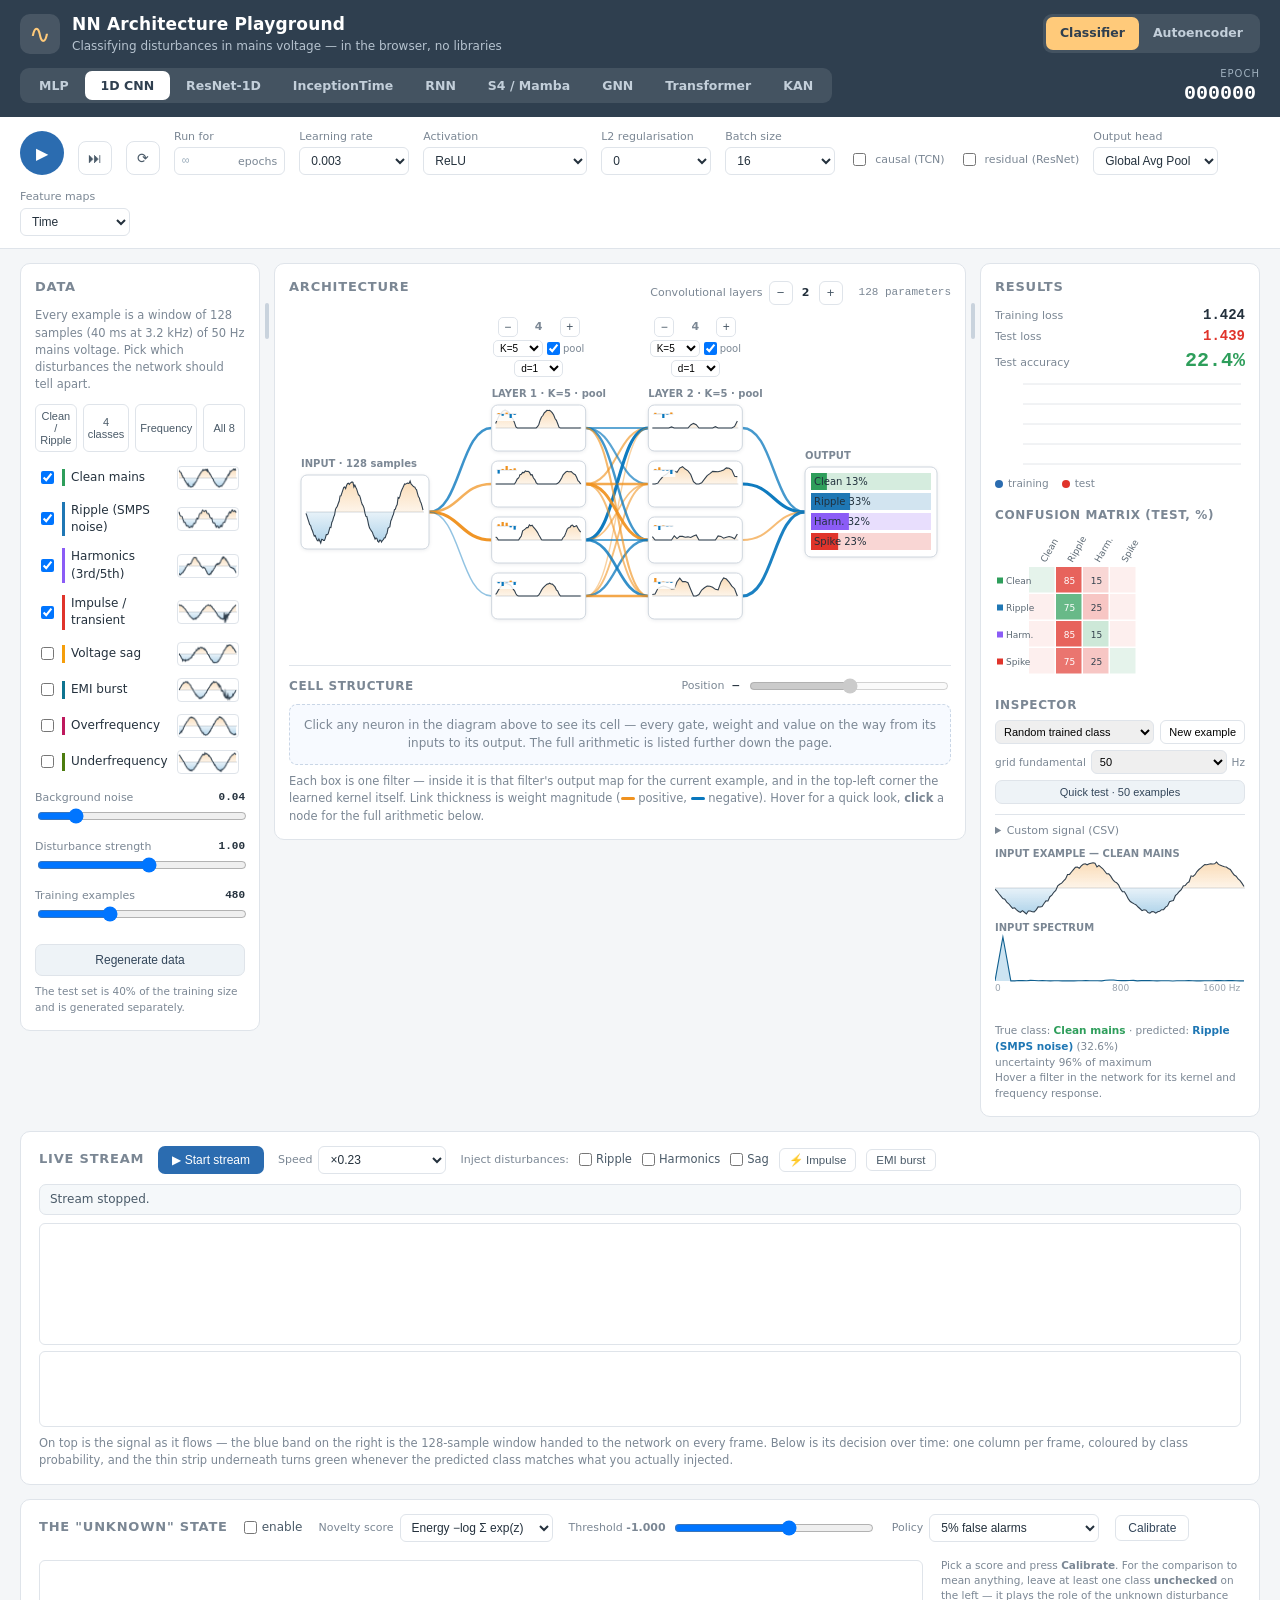
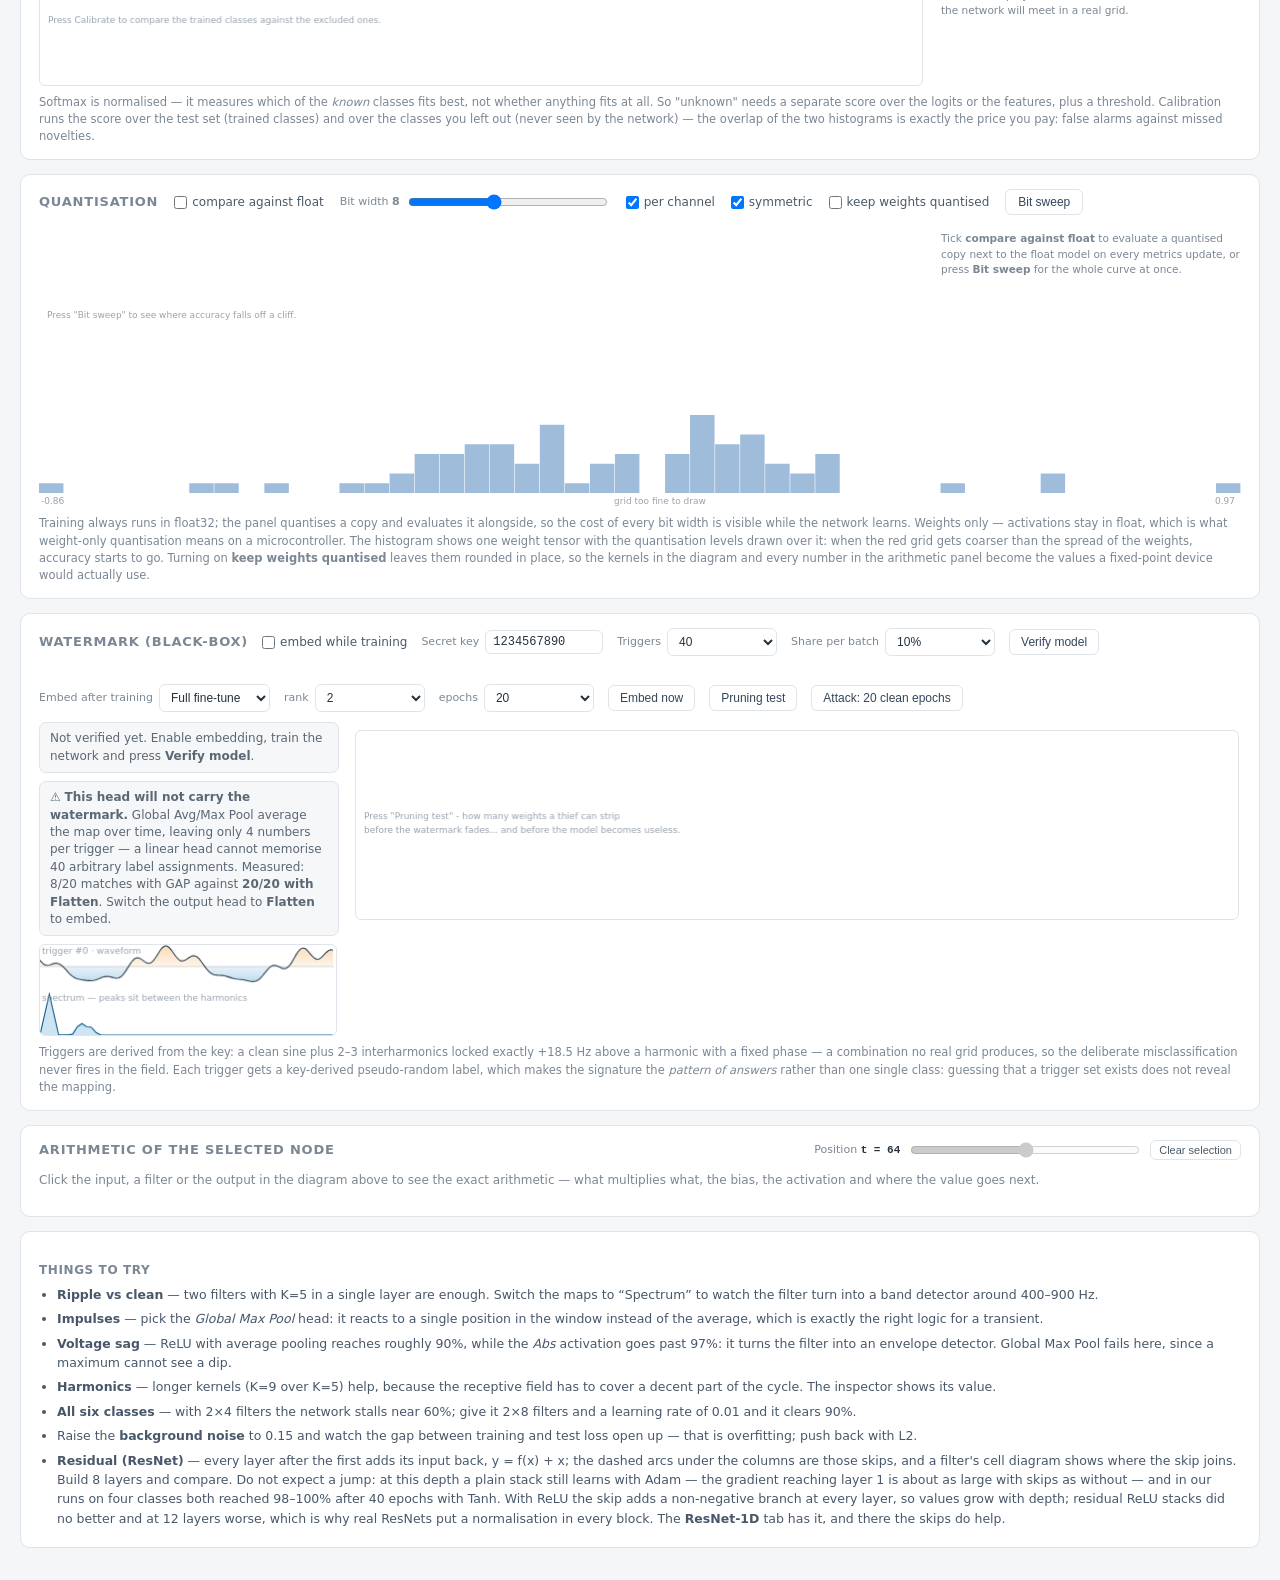
==== commit b6a5ad0c: "Add autoencoder playground: MLP and convolutional autoencoders New page autoencoder.html, linked fro" ====
--- a/index.html
+++ b/index.html
@@ -4,7 +4,7 @@
 <meta charset="utf-8">
 <meta name="viewport" content="width=device-width, initial-scale=1">
 <title>NN Architecture Playground — power-line disturbances</title>
-<link rel="stylesheet" href="css/style.css?v=24">
+<link rel="stylesheet" href="css/style.css?v=27">
 </head>
 <body>
 
@@ -16,6 +16,10 @@
       <p>Classifying disturbances in mains voltage — in the browser, no libraries</p>
     </div>
   </div>
+  <nav class="pagesw">
+    <a href="index.html" class="on">Classifier</a>
+    <a href="autoencoder.html">Autoencoder</a>
+  </nav>
   <nav class="archsw" role="tablist">
     <button id="archMlp" role="tab">MLP</button>
     <button id="archCnn" class="on" role="tab">1D CNN</button>
@@ -651,22 +655,23 @@
   </ul>
 </footer>
 
-<script src="js/signal.js?v=24"></script>
-<script src="js/fft.js?v=24"></script>
-<script src="js/nn.js?v=24"></script>
-<script src="js/rnn.js?v=24"></script>
-<script src="js/ssm.js?v=24"></script>
-<script src="js/gnn.js?v=24"></script>
-<script src="js/viz.js?v=24"></script>
-<script src="js/stream.js?v=24"></script>
-<script src="js/ood.js?v=24"></script>
-<script src="js/watermark.js?v=24"></script>
-<script src="js/mlp.js?v=24"></script>
-<script src="js/transformer.js?v=24"></script>
-<script src="js/blocks.js?v=24"></script>
-<script src="js/kan.js?v=24"></script>
-<script src="js/quant.js?v=24"></script>
-<script src="js/flow.js?v=24"></script>
-<script src="js/main.js?v=24"></script>
+<script src="js/signal.js?v=27"></script>
+<script src="js/fft.js?v=27"></script>
+<script src="js/nn.js?v=27"></script>
+<script src="js/rnn.js?v=27"></script>
+<script src="js/ssm.js?v=27"></script>
+<script src="js/gnn.js?v=27"></script>
+<script src="js/viz.js?v=27"></script>
+<script src="js/stream.js?v=27"></script>
+<script src="js/ood.js?v=27"></script>
+<script src="js/watermark.js?v=27"></script>
+<script src="js/mlp.js?v=27"></script>
+<script src="js/transformer.js?v=27"></script>
+<script src="js/blocks.js?v=27"></script>
+<script src="js/kan.js?v=27"></script>
+<script src="js/quant.js?v=27"></script>
+<script src="js/flow.js?v=27"></script>
+<script src="js/ui.js?v=27"></script>
+<script src="js/main.js?v=27"></script>
 </body>
 </html>
--- a/css/style.css
+++ b/css/style.css
@@ -464,3 +464,26 @@
   .grid{grid-template-columns:1fr;gap:14px}
   .gutter{display:none}
 }
+
+/* ------------------------------------------------- the two playgrounds */
+.pagesw{display:flex;gap:0;background:rgba(255,255,255,.10);border-radius:9px;padding:3px}
+.pagesw a{
+  color:#c3cfda;text-decoration:none;padding:7px 14px;border-radius:7px;font-size:12.5px;font-weight:600;
+  white-space:nowrap;
+}
+.pagesw a:hover{color:#fff}
+.pagesw a.on{background:#ffca7a;color:#2f3f4f}
+
+/* ------------------------------------------------- autoencoder page */
+body.ae-mlp .ae-convonly, body.ae-conv .ae-mlponly,
+body.ae-mlp .ae-lstmonly, body.ae-conv .ae-lstmonly, body.ae-lstm .ae-mlponly, body.ae-lstm .ae-convonly,
+body.ae-mae .ae-mlponly, body.ae-mae .ae-convonly, body.ae-mae .ae-lstmonly,
+body.ae-mlp .ae-maeonly, body.ae-conv .ae-maeonly, body.ae-lstm .ae-maeonly,
+body.ae-mae .ae-notmae{display:none !important}
+.aetab{width:100%}
+.aetab td{font-size:11px}
+.aucbar{display:inline-block;width:46px;height:6px;background:#eef1f4;border-radius:3px;vertical-align:middle;overflow:hidden}
+.aucbar i{display:block;height:100%}
+
+/* anything toggled off by script */
+.hidden{display:none !important}
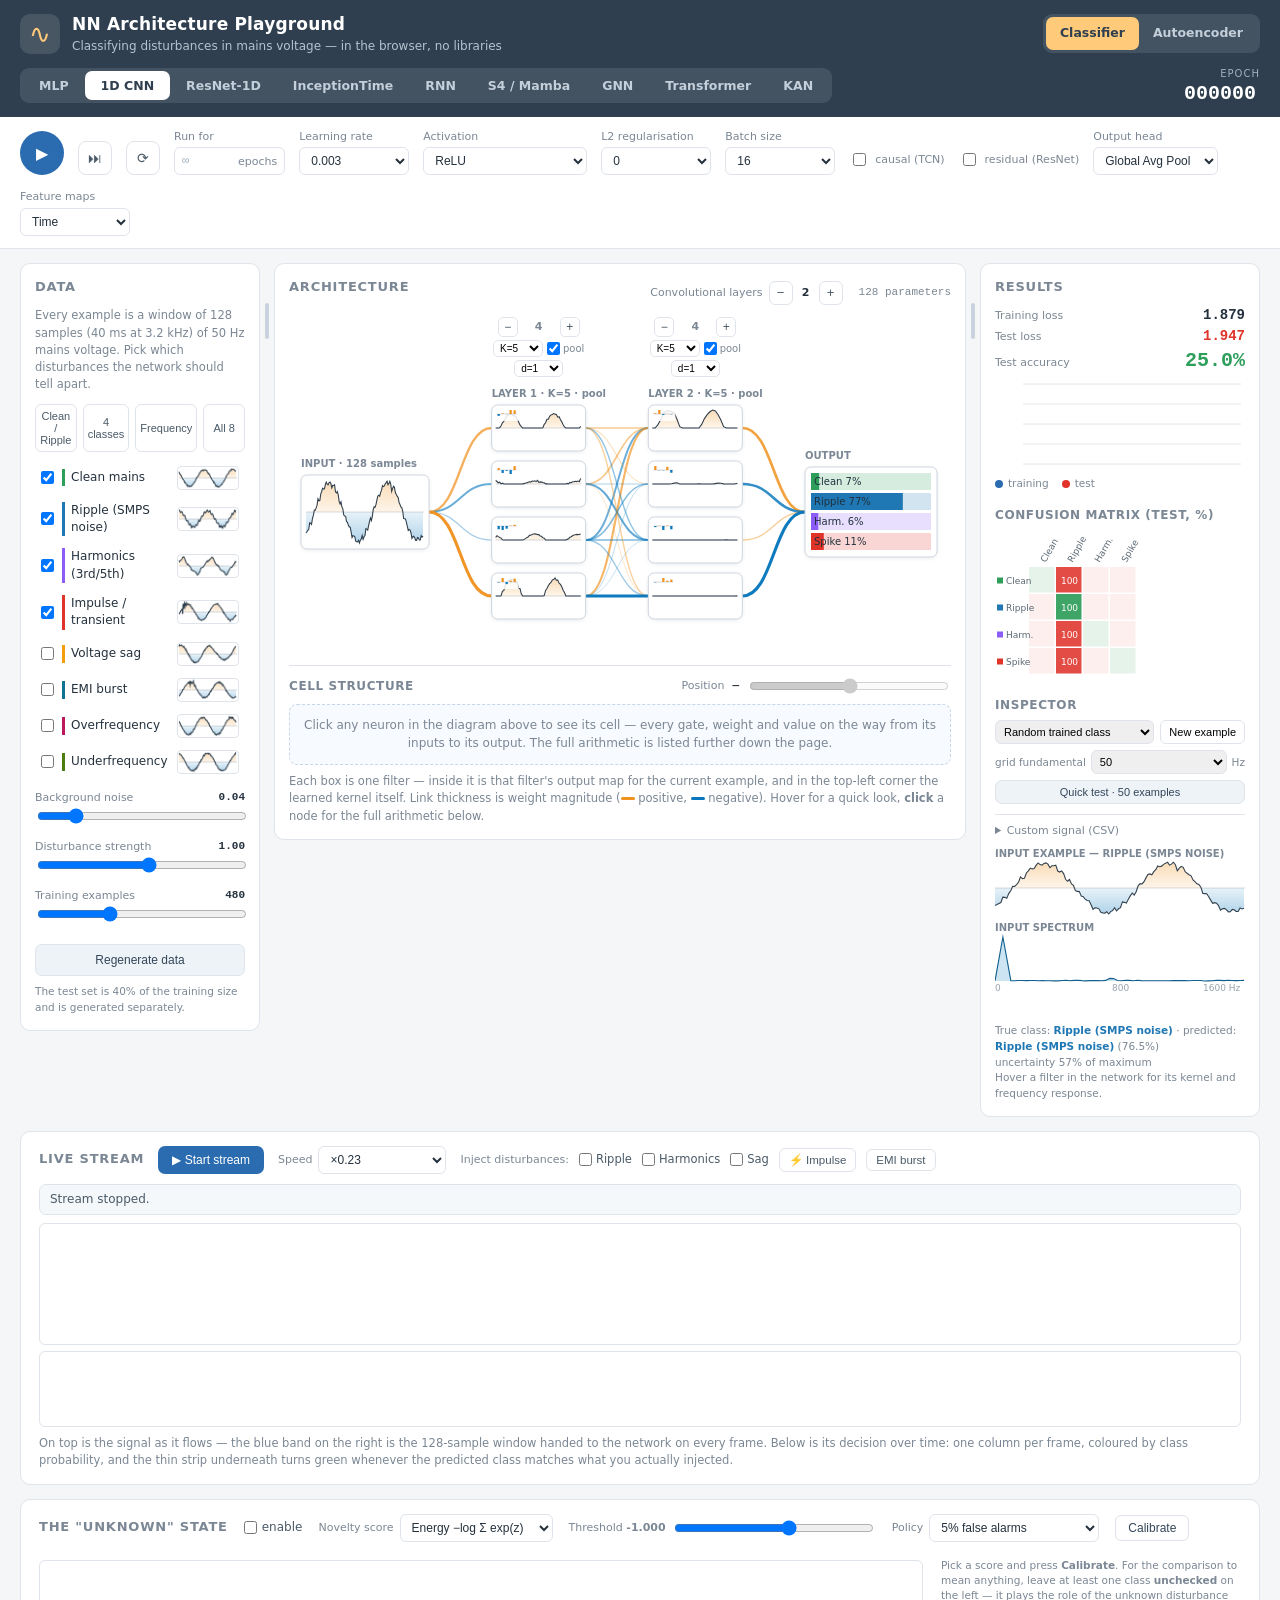
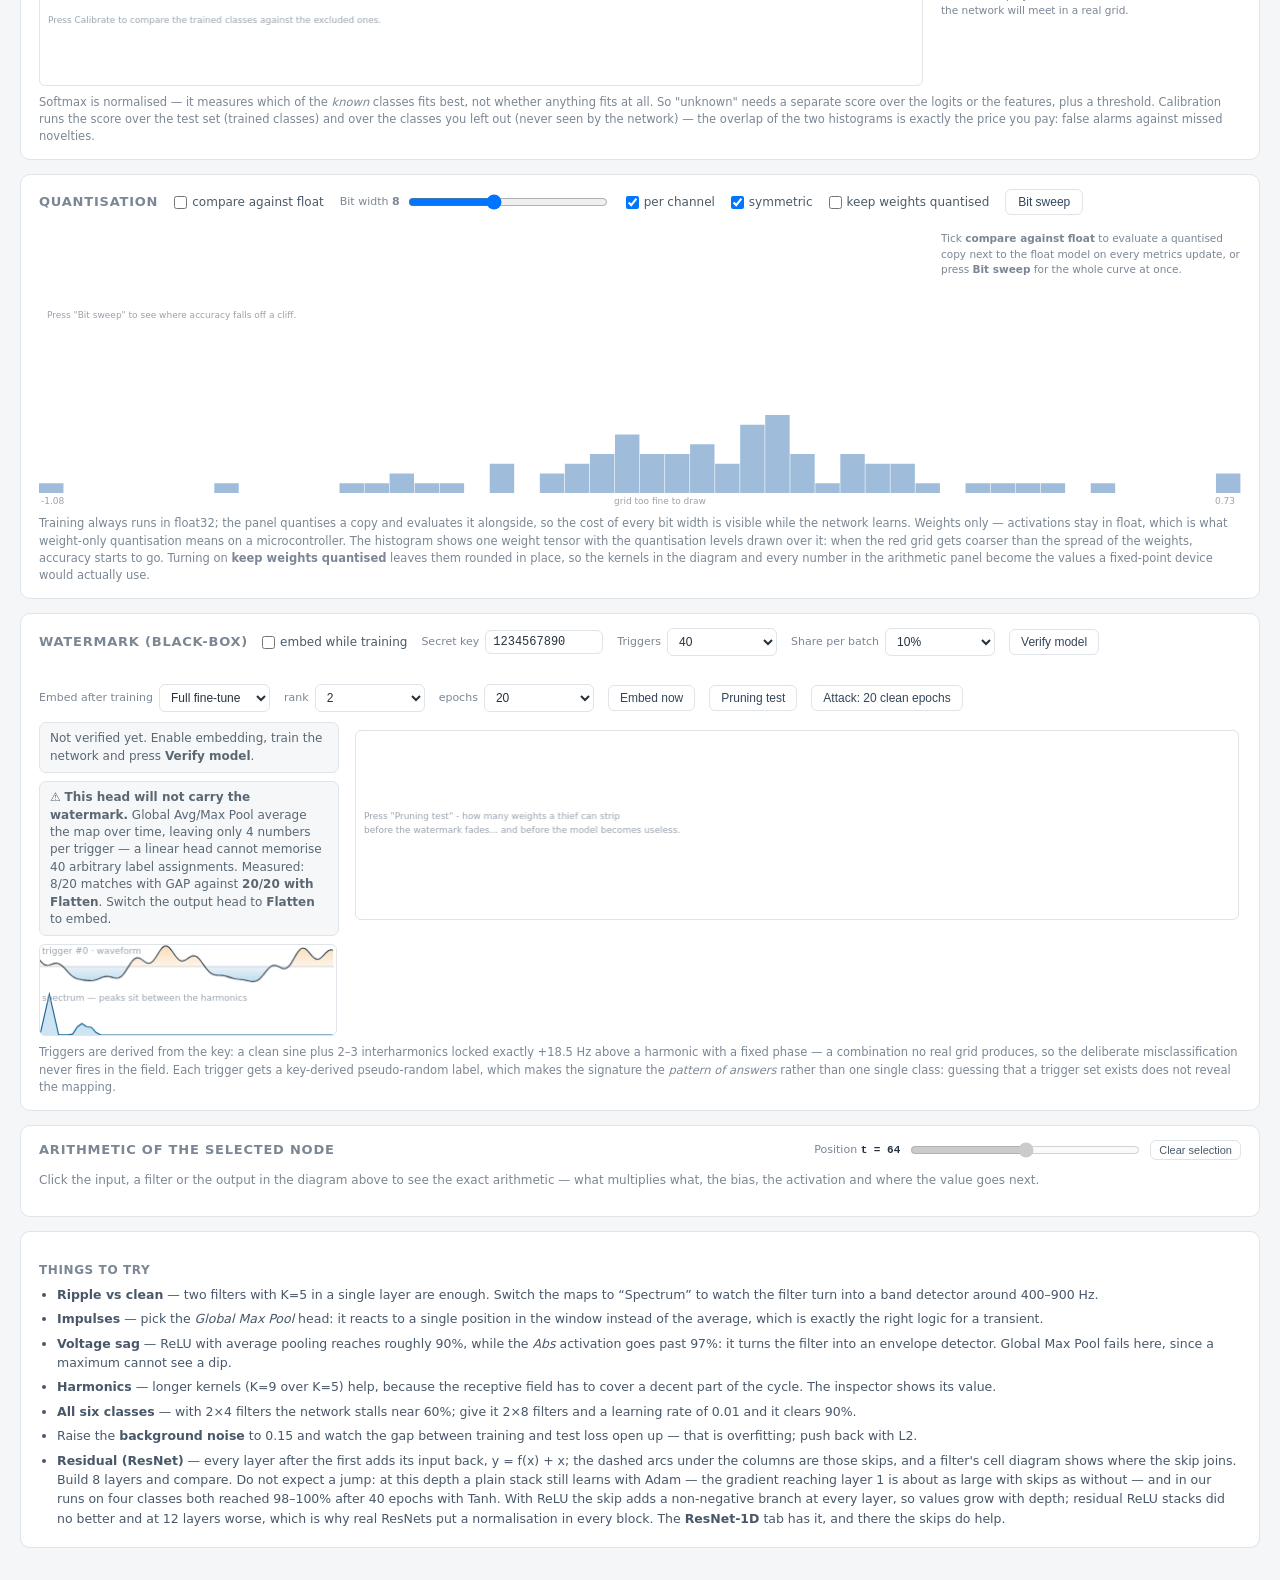
==== commit 578413fb: "Autoencoder playground: LSTM AE, Transformer MAE and VAE - LSTM / GRU sequence-to-sequence autoencod" ====
--- a/index.html
+++ b/index.html
@@ -4,7 +4,7 @@
 <meta charset="utf-8">
 <meta name="viewport" content="width=device-width, initial-scale=1">
 <title>NN Architecture Playground — power-line disturbances</title>
-<link rel="stylesheet" href="css/style.css?v=27">
+<link rel="stylesheet" href="css/style.css?v=30">
 </head>
 <body>
 
@@ -655,23 +655,23 @@
   </ul>
 </footer>
 
-<script src="js/signal.js?v=27"></script>
-<script src="js/fft.js?v=27"></script>
-<script src="js/nn.js?v=27"></script>
-<script src="js/rnn.js?v=27"></script>
-<script src="js/ssm.js?v=27"></script>
-<script src="js/gnn.js?v=27"></script>
-<script src="js/viz.js?v=27"></script>
-<script src="js/stream.js?v=27"></script>
-<script src="js/ood.js?v=27"></script>
-<script src="js/watermark.js?v=27"></script>
-<script src="js/mlp.js?v=27"></script>
-<script src="js/transformer.js?v=27"></script>
-<script src="js/blocks.js?v=27"></script>
-<script src="js/kan.js?v=27"></script>
-<script src="js/quant.js?v=27"></script>
-<script src="js/flow.js?v=27"></script>
-<script src="js/ui.js?v=27"></script>
-<script src="js/main.js?v=27"></script>
+<script src="js/signal.js?v=30"></script>
+<script src="js/fft.js?v=30"></script>
+<script src="js/nn.js?v=30"></script>
+<script src="js/rnn.js?v=30"></script>
+<script src="js/ssm.js?v=30"></script>
+<script src="js/gnn.js?v=30"></script>
+<script src="js/viz.js?v=30"></script>
+<script src="js/stream.js?v=30"></script>
+<script src="js/ood.js?v=30"></script>
+<script src="js/watermark.js?v=30"></script>
+<script src="js/mlp.js?v=30"></script>
+<script src="js/transformer.js?v=30"></script>
+<script src="js/blocks.js?v=30"></script>
+<script src="js/kan.js?v=30"></script>
+<script src="js/quant.js?v=30"></script>
+<script src="js/flow.js?v=30"></script>
+<script src="js/ui.js?v=30"></script>
+<script src="js/main.js?v=30"></script>
 </body>
 </html>
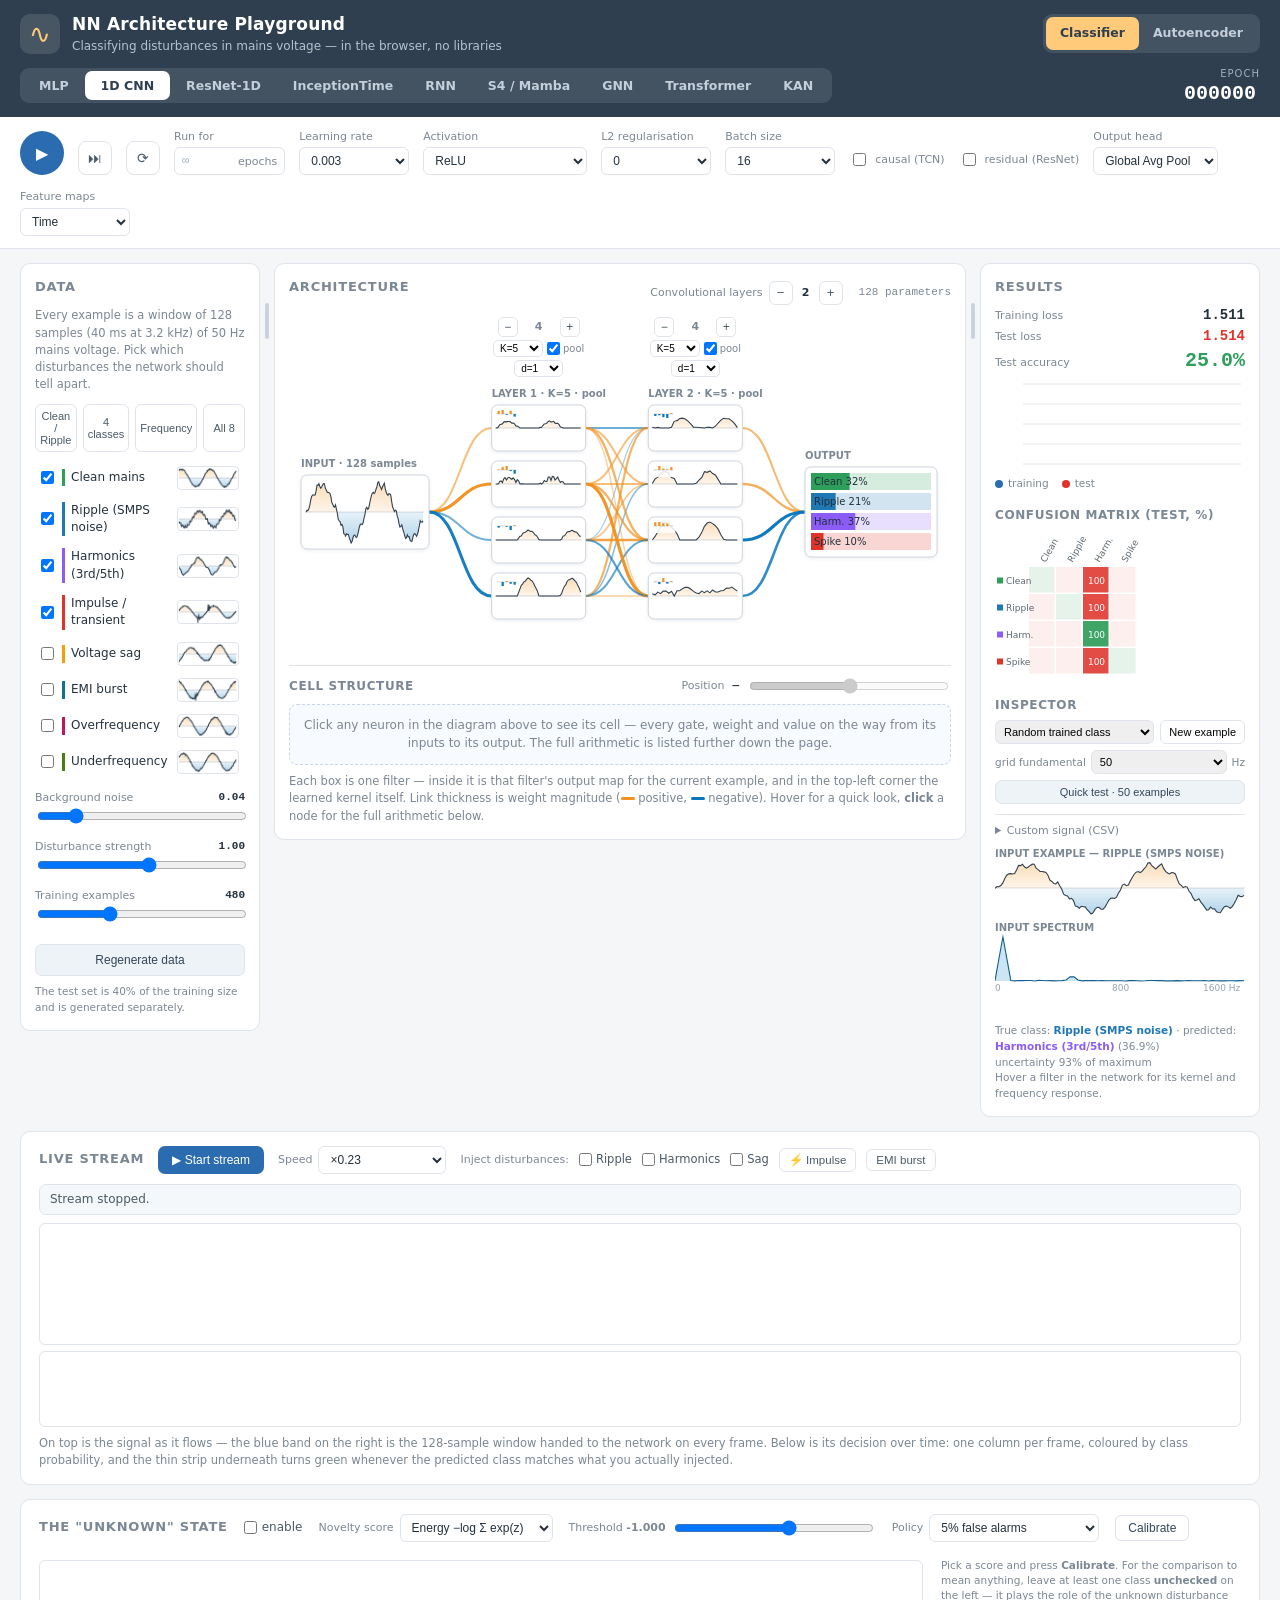
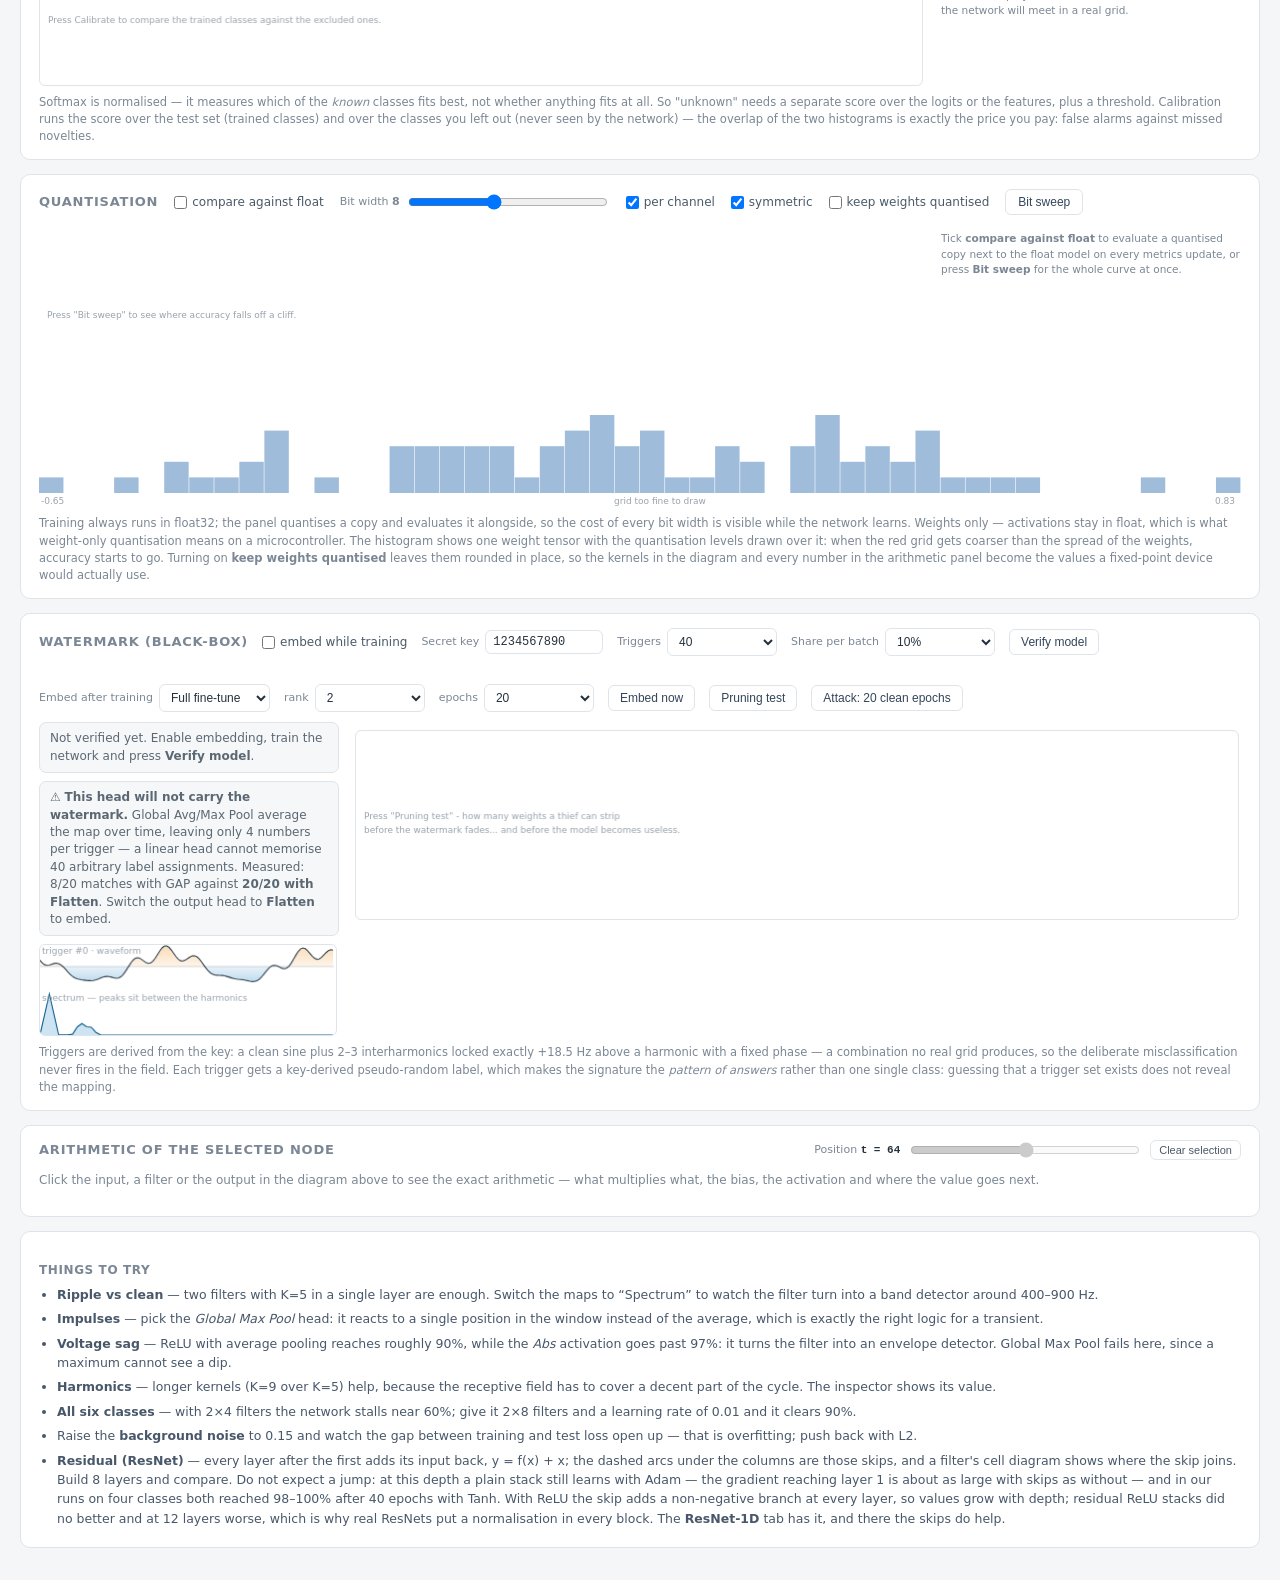
==== commit 38ffb1a1: "Autoencoder playground: experiments on unknowns, compression, few labels - autoencoder or classifier" ====
--- a/index.html
+++ b/index.html
@@ -4,7 +4,7 @@
 <meta charset="utf-8">
 <meta name="viewport" content="width=device-width, initial-scale=1">
 <title>NN Architecture Playground — power-line disturbances</title>
-<link rel="stylesheet" href="css/style.css?v=30">
+<link rel="stylesheet" href="css/style.css?v=36">
 </head>
 <body>
 
@@ -655,23 +655,23 @@
   </ul>
 </footer>
 
-<script src="js/signal.js?v=30"></script>
-<script src="js/fft.js?v=30"></script>
-<script src="js/nn.js?v=30"></script>
-<script src="js/rnn.js?v=30"></script>
-<script src="js/ssm.js?v=30"></script>
-<script src="js/gnn.js?v=30"></script>
-<script src="js/viz.js?v=30"></script>
-<script src="js/stream.js?v=30"></script>
-<script src="js/ood.js?v=30"></script>
-<script src="js/watermark.js?v=30"></script>
-<script src="js/mlp.js?v=30"></script>
-<script src="js/transformer.js?v=30"></script>
-<script src="js/blocks.js?v=30"></script>
-<script src="js/kan.js?v=30"></script>
-<script src="js/quant.js?v=30"></script>
-<script src="js/flow.js?v=30"></script>
-<script src="js/ui.js?v=30"></script>
-<script src="js/main.js?v=30"></script>
+<script src="js/signal.js?v=36"></script>
+<script src="js/fft.js?v=36"></script>
+<script src="js/nn.js?v=36"></script>
+<script src="js/rnn.js?v=36"></script>
+<script src="js/ssm.js?v=36"></script>
+<script src="js/gnn.js?v=36"></script>
+<script src="js/viz.js?v=36"></script>
+<script src="js/stream.js?v=36"></script>
+<script src="js/ood.js?v=36"></script>
+<script src="js/watermark.js?v=36"></script>
+<script src="js/mlp.js?v=36"></script>
+<script src="js/transformer.js?v=36"></script>
+<script src="js/blocks.js?v=36"></script>
+<script src="js/kan.js?v=36"></script>
+<script src="js/quant.js?v=36"></script>
+<script src="js/flow.js?v=36"></script>
+<script src="js/ui.js?v=36"></script>
+<script src="js/main.js?v=36"></script>
 </body>
 </html>
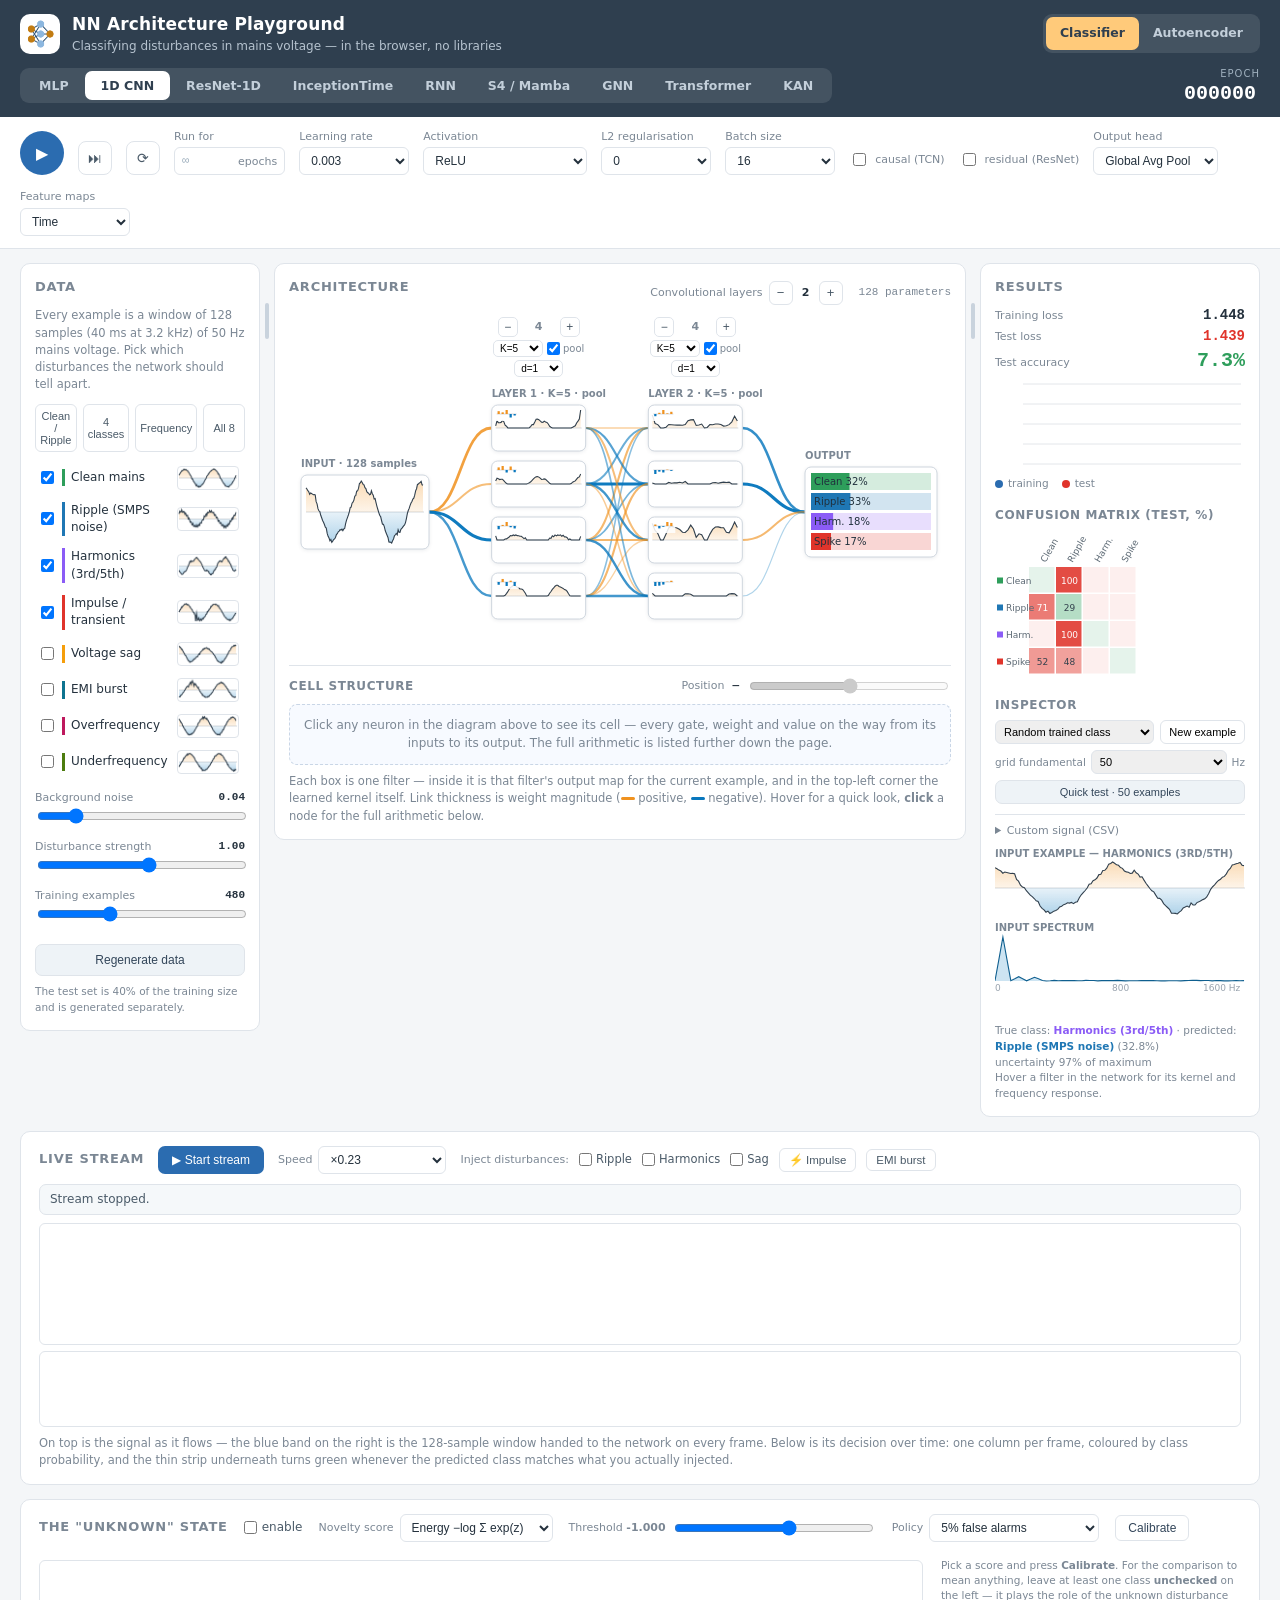
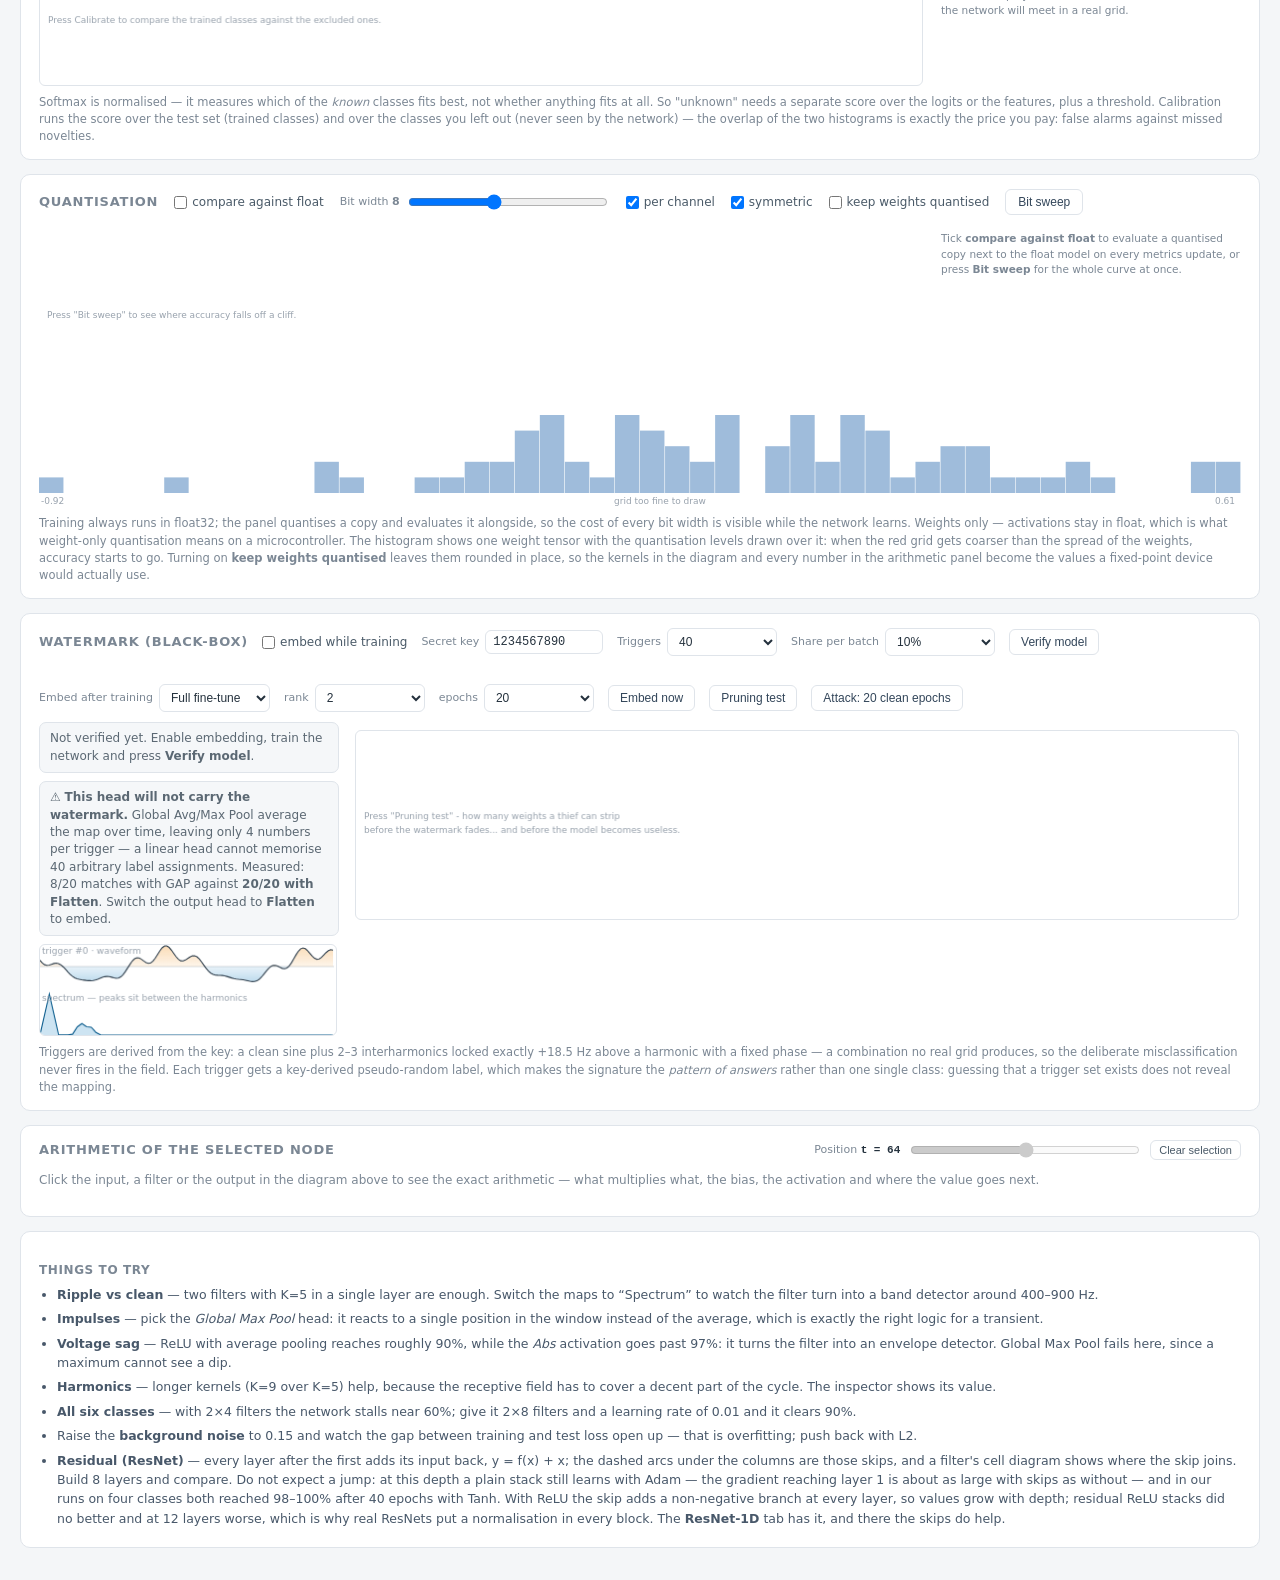
==== commit 9a454cbf: "Show the Enkod logo in the top bar and as the page icon" ====
--- a/index.html
+++ b/index.html
@@ -4,13 +4,14 @@
 <meta charset="utf-8">
 <meta name="viewport" content="width=device-width, initial-scale=1">
 <title>NN Architecture Playground — power-line disturbances</title>
-<link rel="stylesheet" href="css/style.css?v=36">
+<link rel="icon" type="image/png" href="img/enkod-logo.png">
+<link rel="stylesheet" href="css/style.css?v=37">
 </head>
 <body>
 
 <header class="topbar">
   <div class="brand">
-    <span class="logo">∿</span>
+    <img class="logo" src="img/enkod-logo.png" alt="Enkod">
     <div>
       <h1>NN Architecture Playground</h1>
       <p>Classifying disturbances in mains voltage — in the browser, no libraries</p>
@@ -655,23 +656,23 @@
   </ul>
 </footer>
 
-<script src="js/signal.js?v=36"></script>
-<script src="js/fft.js?v=36"></script>
-<script src="js/nn.js?v=36"></script>
-<script src="js/rnn.js?v=36"></script>
-<script src="js/ssm.js?v=36"></script>
-<script src="js/gnn.js?v=36"></script>
-<script src="js/viz.js?v=36"></script>
-<script src="js/stream.js?v=36"></script>
-<script src="js/ood.js?v=36"></script>
-<script src="js/watermark.js?v=36"></script>
-<script src="js/mlp.js?v=36"></script>
-<script src="js/transformer.js?v=36"></script>
-<script src="js/blocks.js?v=36"></script>
-<script src="js/kan.js?v=36"></script>
-<script src="js/quant.js?v=36"></script>
-<script src="js/flow.js?v=36"></script>
-<script src="js/ui.js?v=36"></script>
-<script src="js/main.js?v=36"></script>
+<script src="js/signal.js?v=37"></script>
+<script src="js/fft.js?v=37"></script>
+<script src="js/nn.js?v=37"></script>
+<script src="js/rnn.js?v=37"></script>
+<script src="js/ssm.js?v=37"></script>
+<script src="js/gnn.js?v=37"></script>
+<script src="js/viz.js?v=37"></script>
+<script src="js/stream.js?v=37"></script>
+<script src="js/ood.js?v=37"></script>
+<script src="js/watermark.js?v=37"></script>
+<script src="js/mlp.js?v=37"></script>
+<script src="js/transformer.js?v=37"></script>
+<script src="js/blocks.js?v=37"></script>
+<script src="js/kan.js?v=37"></script>
+<script src="js/quant.js?v=37"></script>
+<script src="js/flow.js?v=37"></script>
+<script src="js/ui.js?v=37"></script>
+<script src="js/main.js?v=37"></script>
 </body>
 </html>
--- a/css/style.css
+++ b/css/style.css
@@ -28,8 +28,8 @@
 }
 .brand{display:flex;align-items:center;gap:12px}
 .logo{
-  font-size:26px;line-height:1;width:40px;height:40px;border-radius:10px;
-  background:rgba(255,255,255,.12);display:grid;place-items:center;color:#ffca7a;
+  width:40px;height:40px;border-radius:10px;background:#fff;padding:3px;
+  object-fit:contain;display:block;flex:none;
 }
 .topbar h1{font-size:17px;letter-spacing:.01em}
 .topbar p{margin:1px 0 0;font-size:12px;color:#b6c3cf}
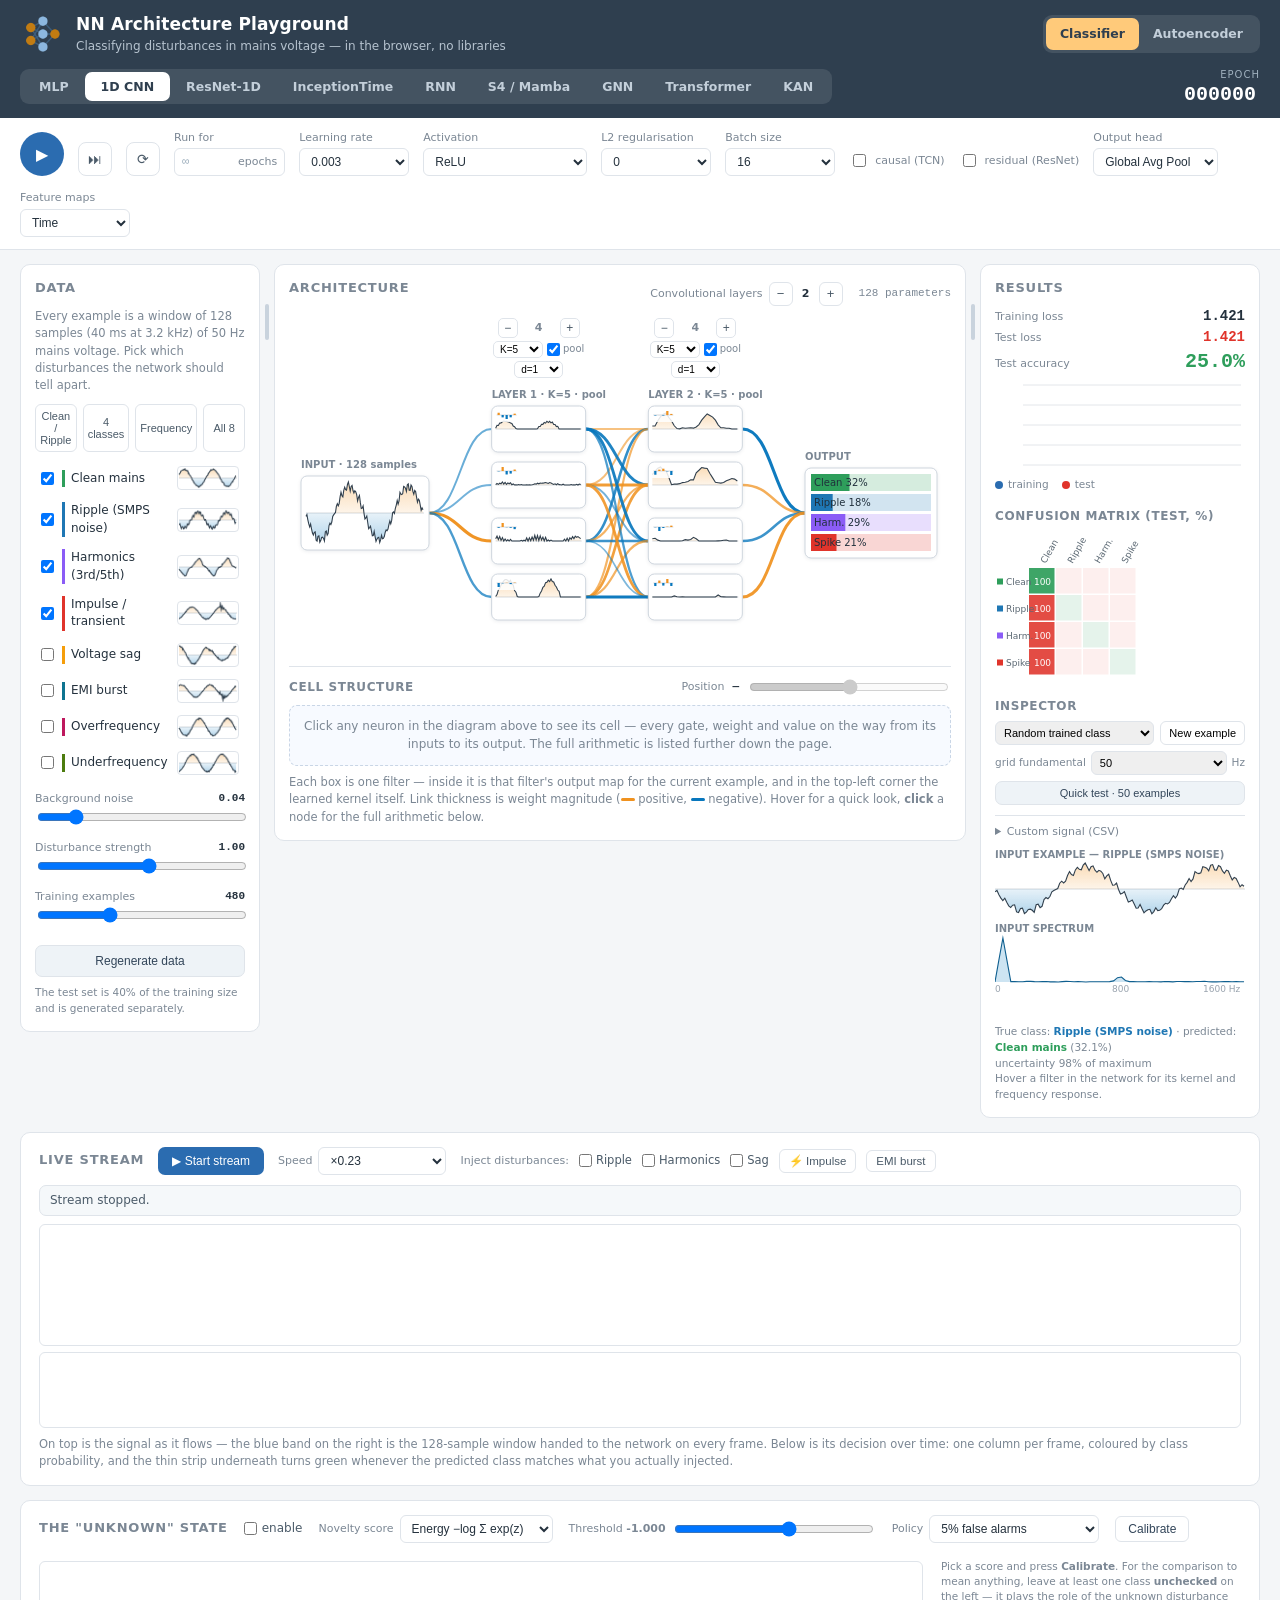
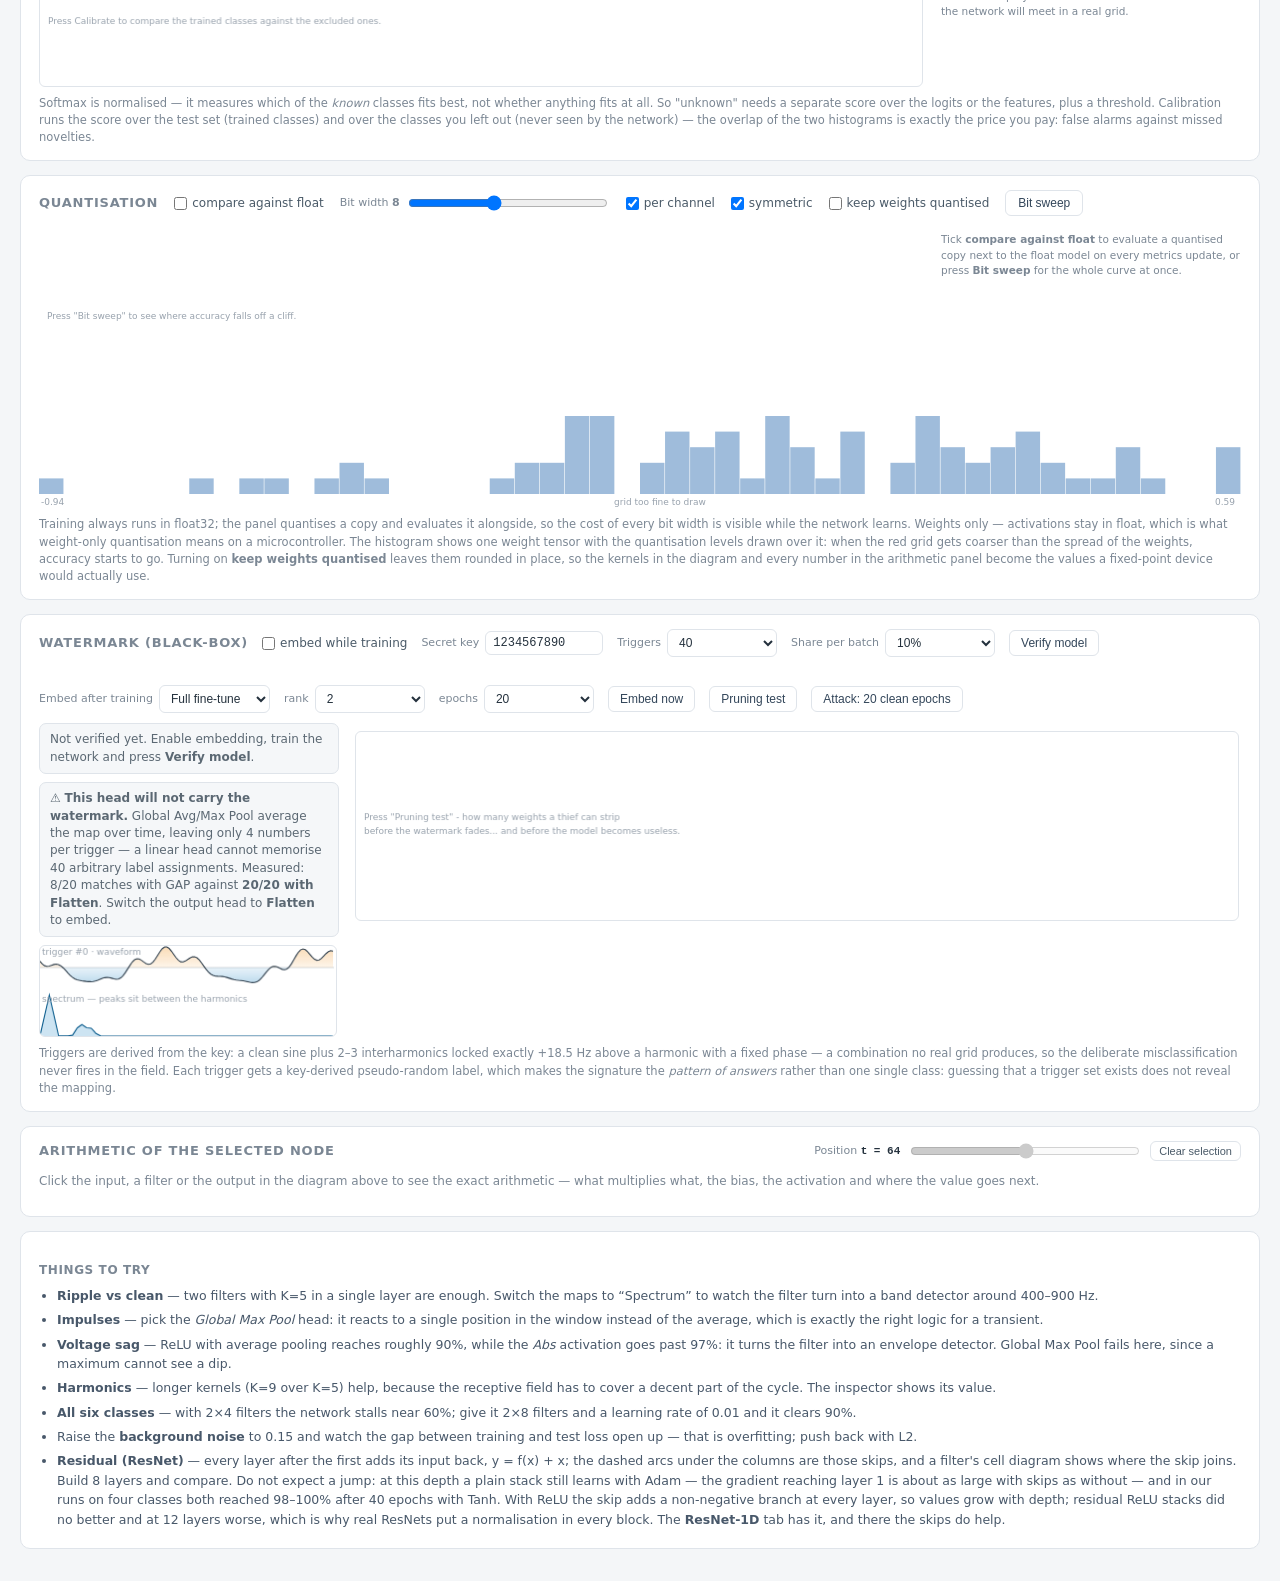
==== commit ab848557: "Show the logo on a transparent background" ====
--- a/index.html
+++ b/index.html
@@ -5,7 +5,7 @@
 <meta name="viewport" content="width=device-width, initial-scale=1">
 <title>NN Architecture Playground — power-line disturbances</title>
 <link rel="icon" type="image/png" href="img/enkod-logo.png">
-<link rel="stylesheet" href="css/style.css?v=37">
+<link rel="stylesheet" href="css/style.css?v=38">
 </head>
 <body>
 
@@ -656,23 +656,23 @@
   </ul>
 </footer>
 
-<script src="js/signal.js?v=37"></script>
-<script src="js/fft.js?v=37"></script>
-<script src="js/nn.js?v=37"></script>
-<script src="js/rnn.js?v=37"></script>
-<script src="js/ssm.js?v=37"></script>
-<script src="js/gnn.js?v=37"></script>
-<script src="js/viz.js?v=37"></script>
-<script src="js/stream.js?v=37"></script>
-<script src="js/ood.js?v=37"></script>
-<script src="js/watermark.js?v=37"></script>
-<script src="js/mlp.js?v=37"></script>
-<script src="js/transformer.js?v=37"></script>
-<script src="js/blocks.js?v=37"></script>
-<script src="js/kan.js?v=37"></script>
-<script src="js/quant.js?v=37"></script>
-<script src="js/flow.js?v=37"></script>
-<script src="js/ui.js?v=37"></script>
-<script src="js/main.js?v=37"></script>
+<script src="js/signal.js?v=38"></script>
+<script src="js/fft.js?v=38"></script>
+<script src="js/nn.js?v=38"></script>
+<script src="js/rnn.js?v=38"></script>
+<script src="js/ssm.js?v=38"></script>
+<script src="js/gnn.js?v=38"></script>
+<script src="js/viz.js?v=38"></script>
+<script src="js/stream.js?v=38"></script>
+<script src="js/ood.js?v=38"></script>
+<script src="js/watermark.js?v=38"></script>
+<script src="js/mlp.js?v=38"></script>
+<script src="js/transformer.js?v=38"></script>
+<script src="js/blocks.js?v=38"></script>
+<script src="js/kan.js?v=38"></script>
+<script src="js/quant.js?v=38"></script>
+<script src="js/flow.js?v=38"></script>
+<script src="js/ui.js?v=38"></script>
+<script src="js/main.js?v=38"></script>
 </body>
 </html>
--- a/css/style.css
+++ b/css/style.css
@@ -27,10 +27,7 @@
   padding:12px 20px;background:#2f3f4f;color:#fff;
 }
 .brand{display:flex;align-items:center;gap:12px}
-.logo{
-  width:40px;height:40px;border-radius:10px;background:#fff;padding:3px;
-  object-fit:contain;display:block;flex:none;
-}
+.logo{width:44px;height:44px;object-fit:contain;display:block;flex:none}
 .topbar h1{font-size:17px;letter-spacing:.01em}
 .topbar p{margin:1px 0 0;font-size:12px;color:#b6c3cf}
 .archsw{display:flex;gap:0;flex-wrap:wrap;background:rgba(255,255,255,.10);border-radius:9px;padding:3px}
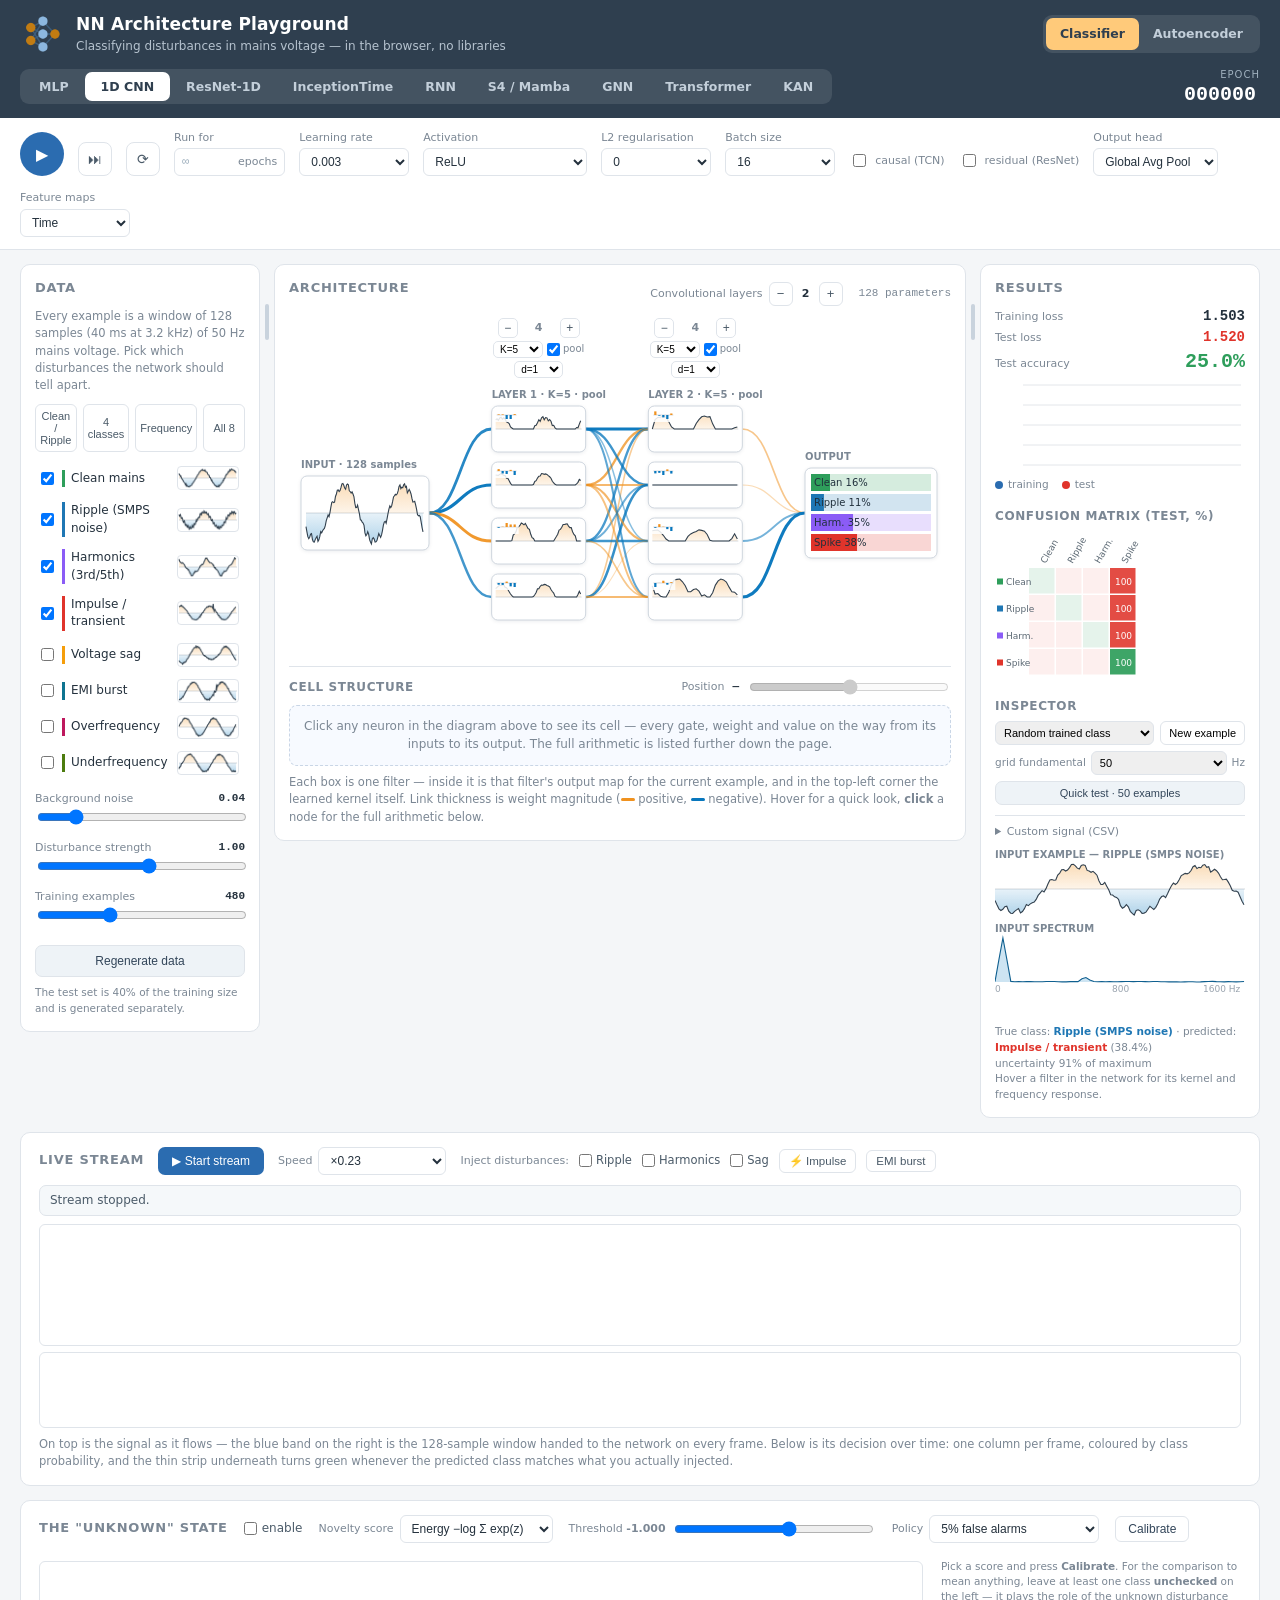
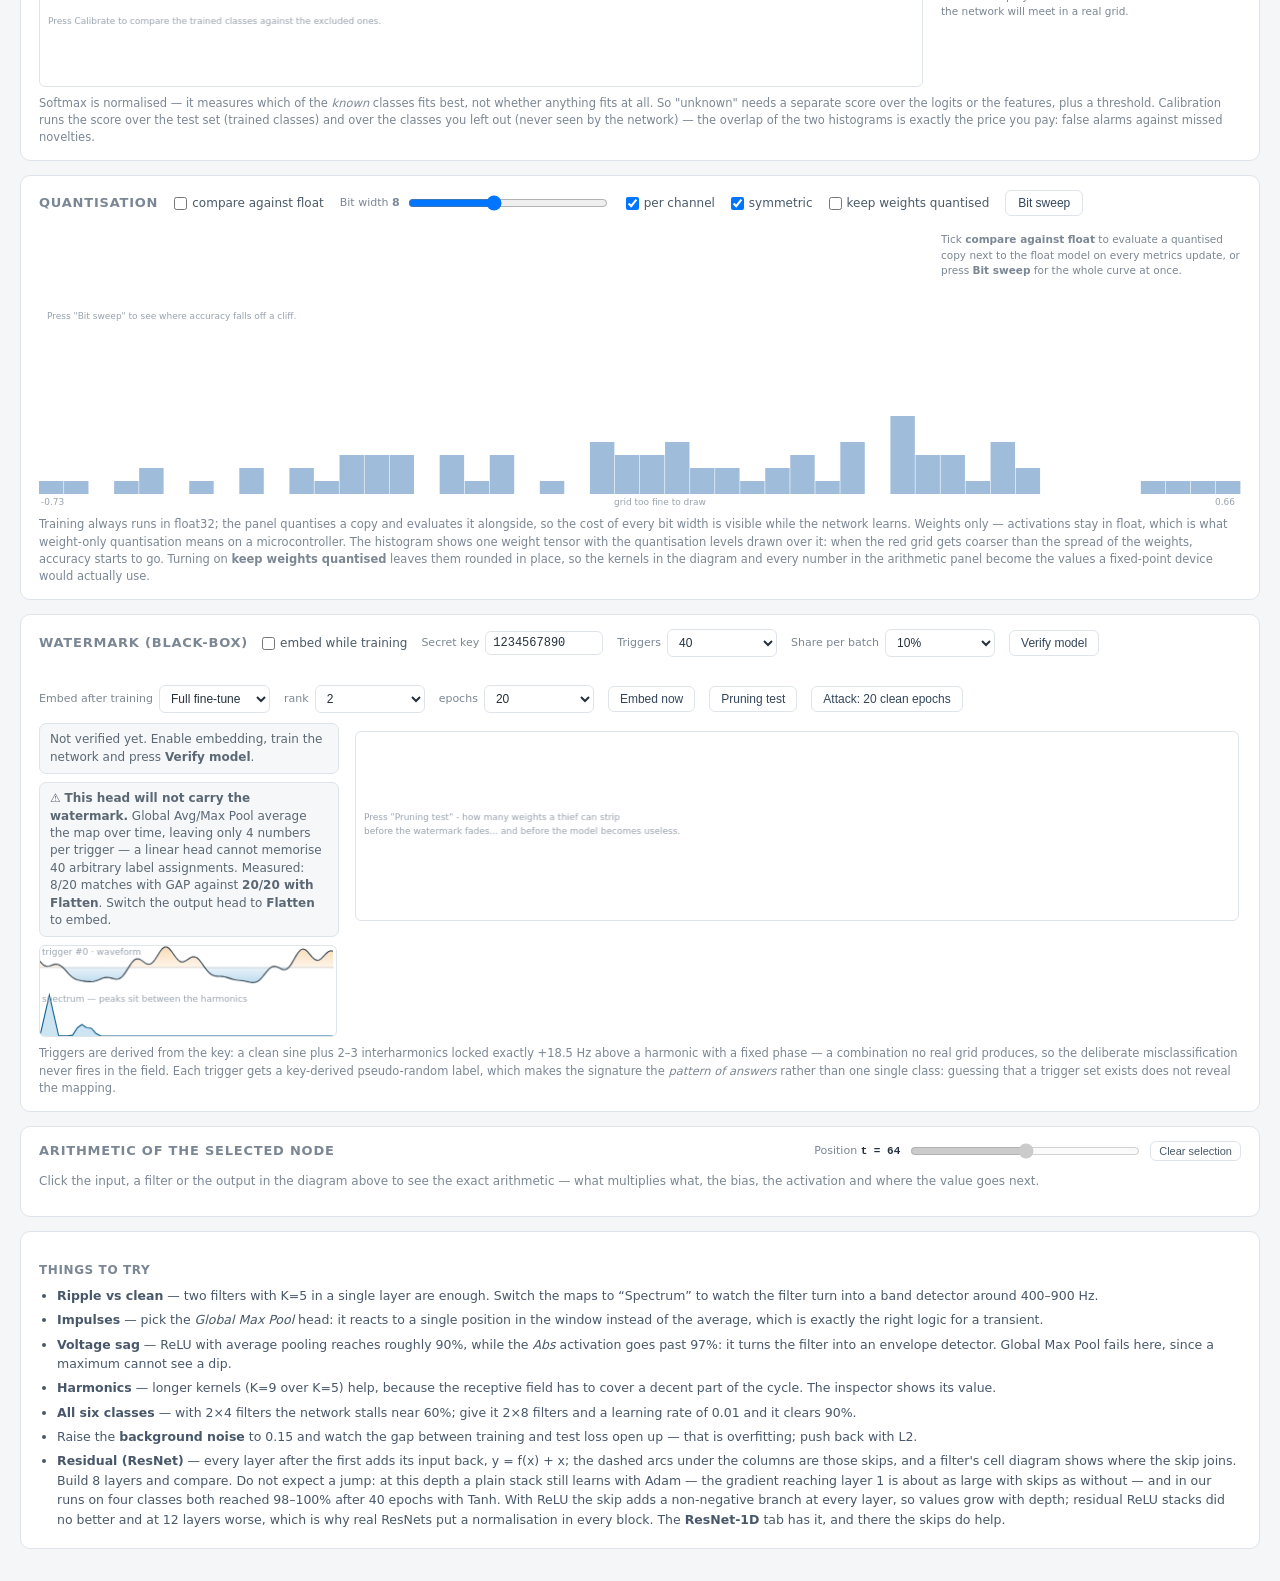
==== commit f9bfb0c9: "Add search-engine metadata and a sitemap" ====
--- a/index.html
+++ b/index.html
@@ -4,6 +4,17 @@
 <meta charset="utf-8">
 <meta name="viewport" content="width=device-width, initial-scale=1">
 <title>NN Architecture Playground — power-line disturbances</title>
+<meta name="description" content="Interactive neural network playground for time series in the browser: MLP, 1D CNN, ResNet-1D, InceptionTime, RNN / GRU / LSTM, S4 / Mamba, GNN, Transformer and KAN learn to classify power-line disturbances, with every weight, activation and calculation shown. No libraries, no install.">
+<meta name="author" content="EnkodPrime">
+<link rel="canonical" href="https://enkodprime.github.io/Playground_NN_architectures/">
+<meta property="og:type" content="website">
+<meta property="og:site_name" content="Enkod">
+<meta property="og:title" content="NN Architecture Playground — power-line disturbances">
+<meta property="og:description" content="Interactive neural network playground for time series in the browser: MLP, 1D CNN, ResNet-1D, InceptionTime, RNN / GRU / LSTM, S4 / Mamba, GNN, Transformer and KAN learn to classify power-line disturbances, with every weight, activation and calculation shown. No libraries, no install.">
+<meta property="og:url" content="https://enkodprime.github.io/Playground_NN_architectures/">
+<meta property="og:image" content="https://enkodprime.github.io/Playground_NN_architectures/img/enkod-logo.png">
+<meta name="twitter:card" content="summary">
+<script type="application/ld+json">{"@context": "https://schema.org", "@type": "WebApplication", "name": "NN Architecture Playground", "description": "Interactive neural network playground for time series in the browser: MLP, 1D CNN, ResNet-1D, InceptionTime, RNN / GRU / LSTM, S4 / Mamba, GNN, Transformer and KAN learn to classify power-line disturbances, with every weight, activation and calculation shown. No libraries, no install.", "url": "https://enkodprime.github.io/Playground_NN_architectures/", "image": "https://enkodprime.github.io/Playground_NN_architectures/img/enkod-logo.png", "applicationCategory": "EducationalApplication", "operatingSystem": "Any (runs in a web browser)", "isAccessibleForFree": true, "inLanguage": "en", "author": {"@type": "Person", "name": "EnkodPrime", "url": "https://github.com/EnkodPrime"}, "sameAs": "https://github.com/EnkodPrime/Playground_NN_architectures"}</script>
 <link rel="icon" type="image/png" href="img/enkod-logo.png">
 <link rel="stylesheet" href="css/style.css?v=38">
 </head>
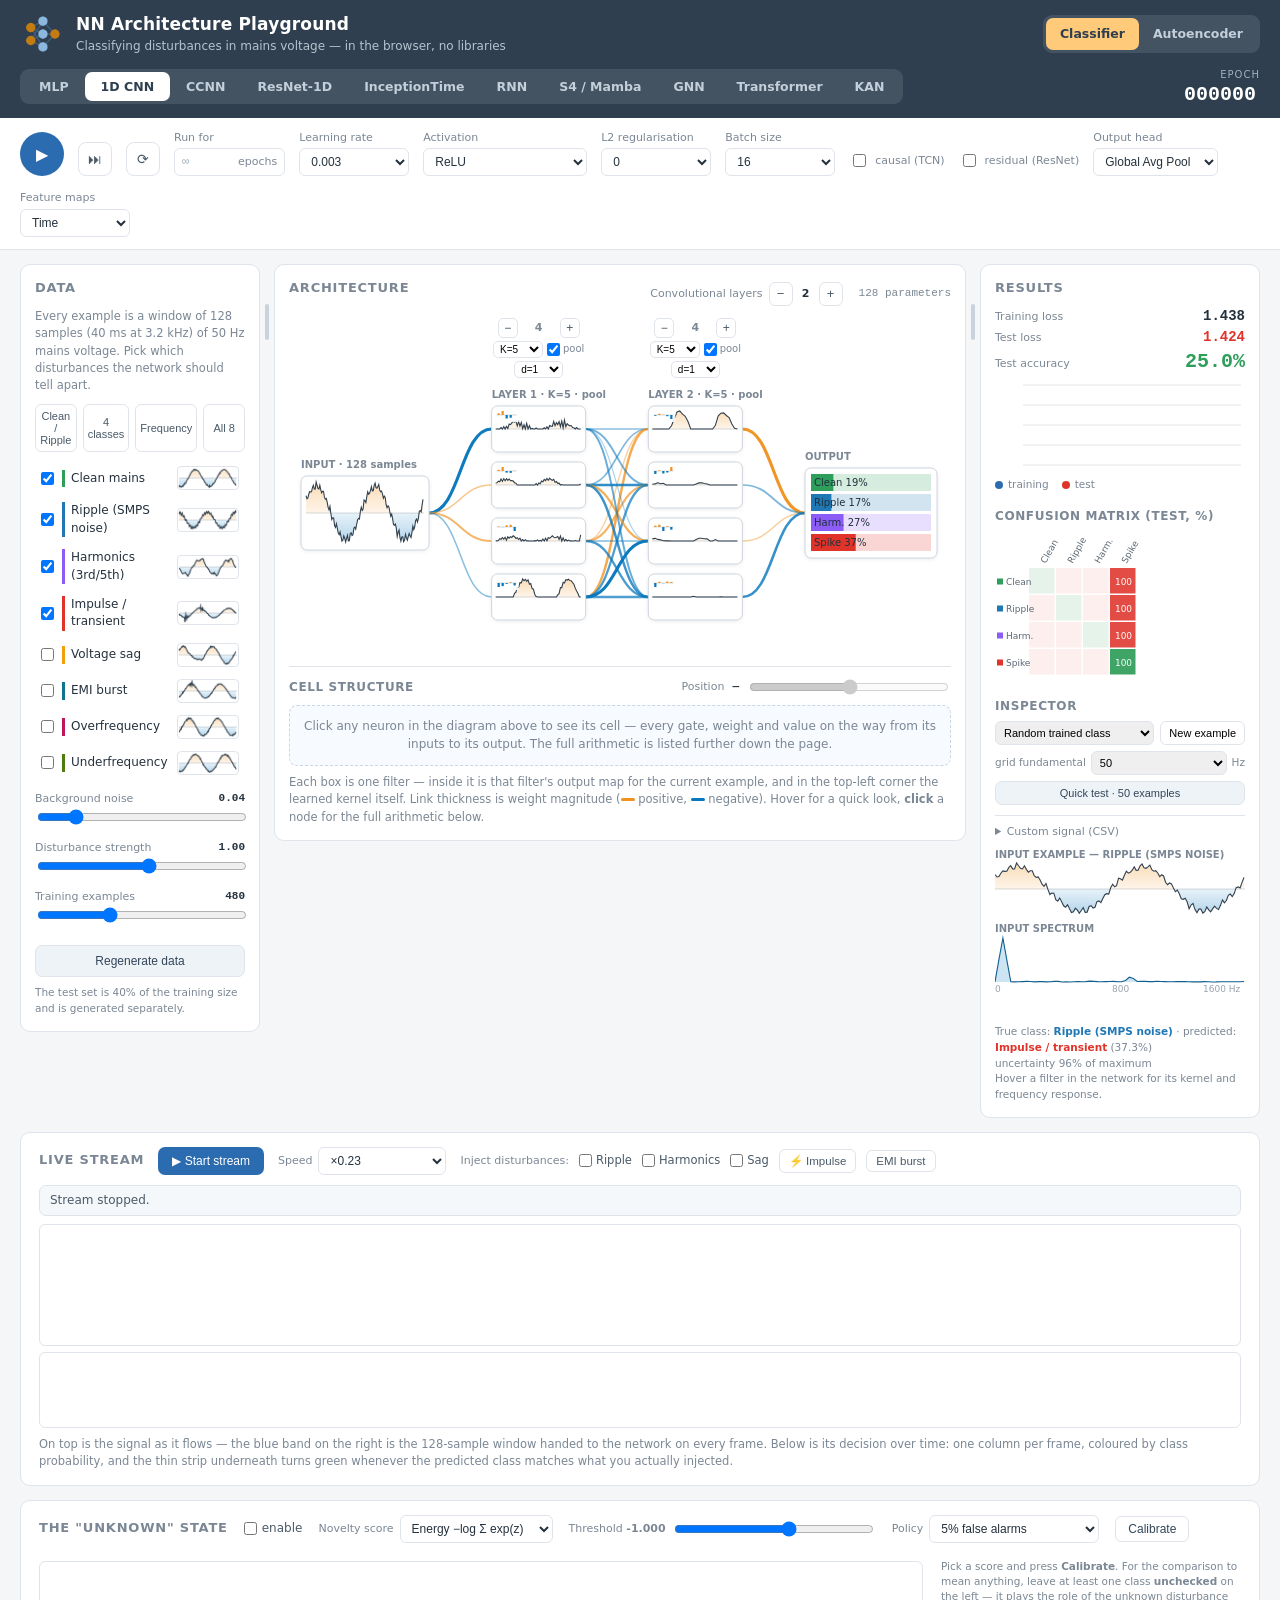
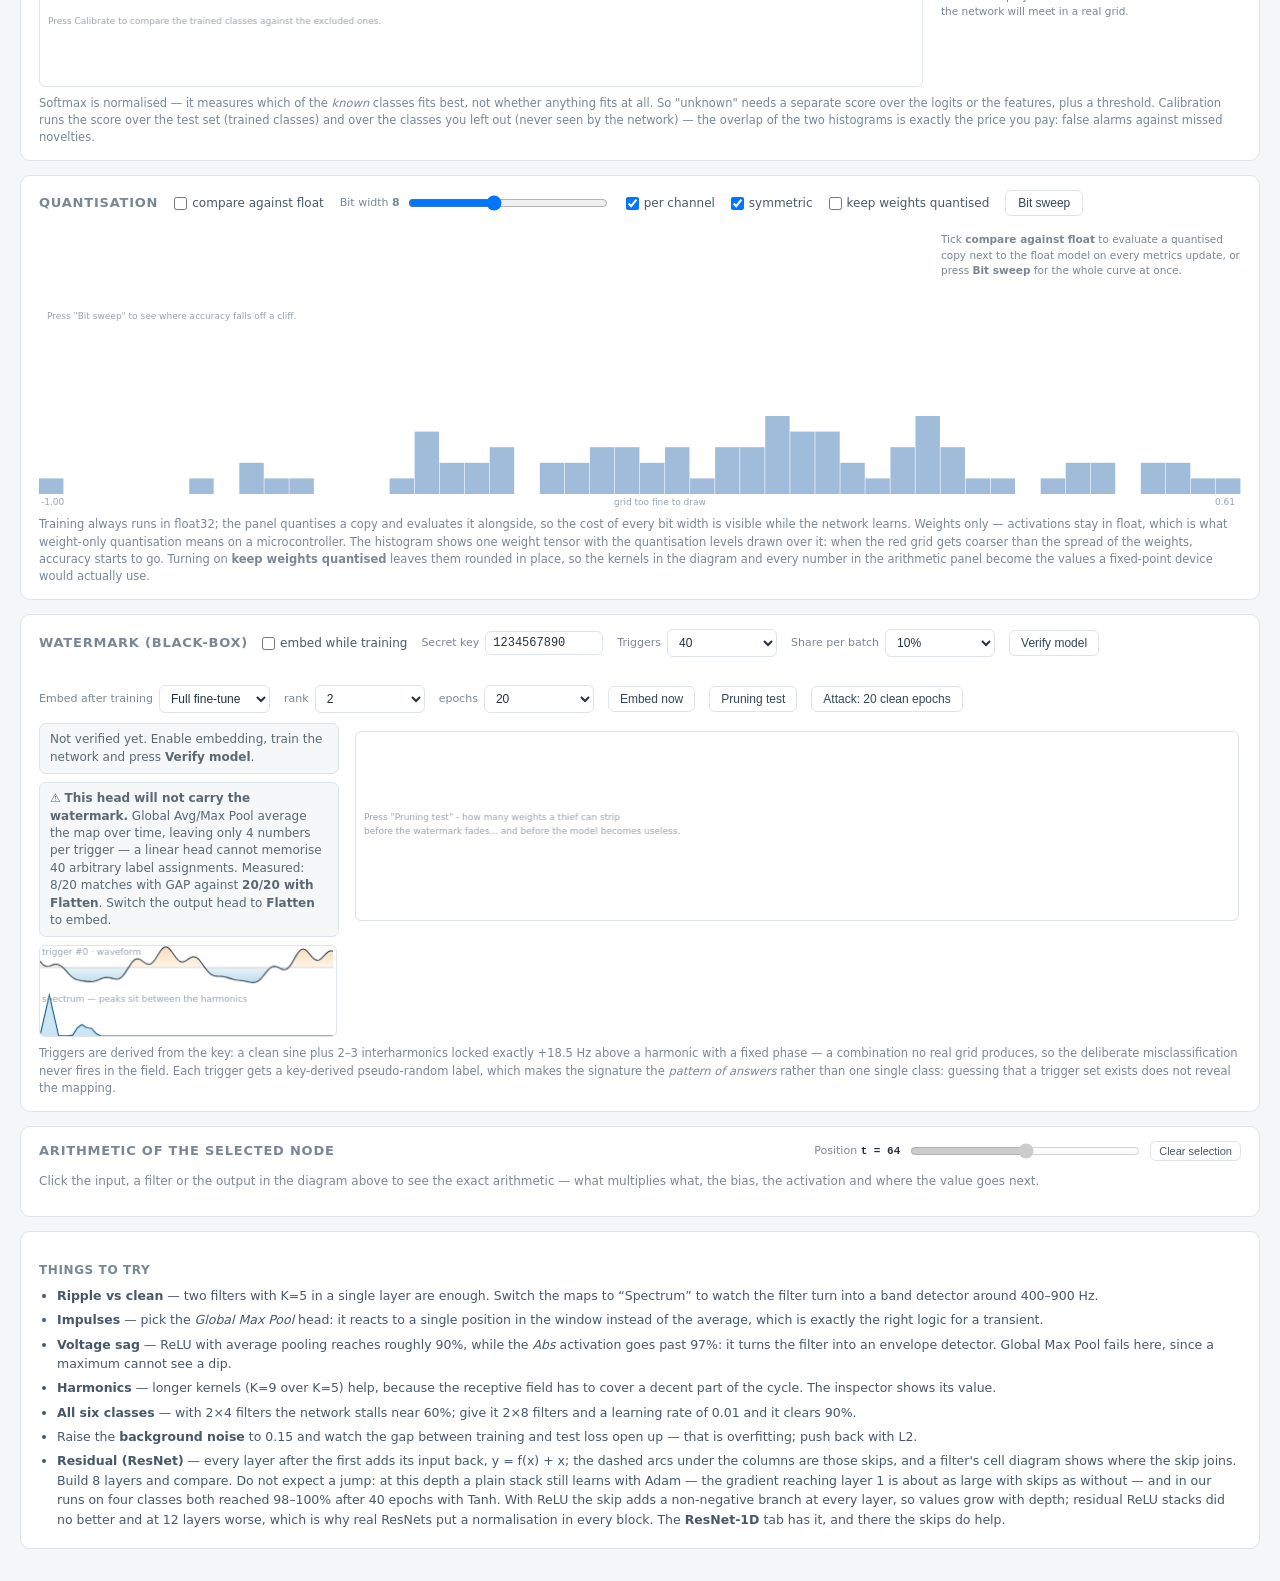
==== commit aa9be964: "Add a continuous CNN playground (CKConv / FlexConv) Every kernel is a continuous function of time in" ====
--- a/index.html
+++ b/index.html
@@ -4,19 +4,19 @@
 <meta charset="utf-8">
 <meta name="viewport" content="width=device-width, initial-scale=1">
 <title>NN Architecture Playground — power-line disturbances</title>
-<meta name="description" content="Interactive neural network playground for time series in the browser: MLP, 1D CNN, ResNet-1D, InceptionTime, RNN / GRU / LSTM, S4 / Mamba, GNN, Transformer and KAN learn to classify power-line disturbances, with every weight, activation and calculation shown. No libraries, no install.">
+<meta name="description" content="Interactive neural network playground for time series in the browser: MLP, 1D CNN, continuous CNN, ResNet-1D, InceptionTime, RNN / GRU / LSTM, S4 / Mamba, GNN, Transformer and KAN learn to classify power-line disturbances, with every weight, activation and calculation shown. No libraries, no install.">
 <meta name="author" content="EnkodPrime">
 <link rel="canonical" href="https://enkodprime.github.io/Playground_NN_architectures/">
 <meta property="og:type" content="website">
 <meta property="og:site_name" content="Enkod">
 <meta property="og:title" content="NN Architecture Playground — power-line disturbances">
-<meta property="og:description" content="Interactive neural network playground for time series in the browser: MLP, 1D CNN, ResNet-1D, InceptionTime, RNN / GRU / LSTM, S4 / Mamba, GNN, Transformer and KAN learn to classify power-line disturbances, with every weight, activation and calculation shown. No libraries, no install.">
+<meta property="og:description" content="Interactive neural network playground for time series in the browser: MLP, 1D CNN, continuous CNN, ResNet-1D, InceptionTime, RNN / GRU / LSTM, S4 / Mamba, GNN, Transformer and KAN learn to classify power-line disturbances, with every weight, activation and calculation shown. No libraries, no install.">
 <meta property="og:url" content="https://enkodprime.github.io/Playground_NN_architectures/">
 <meta property="og:image" content="https://enkodprime.github.io/Playground_NN_architectures/img/enkod-logo.png">
 <meta name="twitter:card" content="summary">
-<script type="application/ld+json">{"@context": "https://schema.org", "@type": "WebApplication", "name": "NN Architecture Playground", "description": "Interactive neural network playground for time series in the browser: MLP, 1D CNN, ResNet-1D, InceptionTime, RNN / GRU / LSTM, S4 / Mamba, GNN, Transformer and KAN learn to classify power-line disturbances, with every weight, activation and calculation shown. No libraries, no install.", "url": "https://enkodprime.github.io/Playground_NN_architectures/", "image": "https://enkodprime.github.io/Playground_NN_architectures/img/enkod-logo.png", "applicationCategory": "EducationalApplication", "operatingSystem": "Any (runs in a web browser)", "isAccessibleForFree": true, "inLanguage": "en", "author": {"@type": "Person", "name": "EnkodPrime", "url": "https://github.com/EnkodPrime"}, "sameAs": "https://github.com/EnkodPrime/Playground_NN_architectures"}</script>
+<script type="application/ld+json">{"@context": "https://schema.org", "@type": "WebApplication", "name": "NN Architecture Playground", "description": "Interactive neural network playground for time series in the browser: MLP, 1D CNN, continuous CNN, ResNet-1D, InceptionTime, RNN / GRU / LSTM, S4 / Mamba, GNN, Transformer and KAN learn to classify power-line disturbances, with every weight, activation and calculation shown. No libraries, no install.", "url": "https://enkodprime.github.io/Playground_NN_architectures/", "image": "https://enkodprime.github.io/Playground_NN_architectures/img/enkod-logo.png", "applicationCategory": "EducationalApplication", "operatingSystem": "Any (runs in a web browser)", "isAccessibleForFree": true, "inLanguage": "en", "author": {"@type": "Person", "name": "EnkodPrime", "url": "https://github.com/EnkodPrime"}, "sameAs": "https://github.com/EnkodPrime/Playground_NN_architectures"}</script>
 <link rel="icon" type="image/png" href="img/enkod-logo.png">
-<link rel="stylesheet" href="css/style.css?v=38">
+<link rel="stylesheet" href="css/style.css?v=43">
 </head>
 <body>
 
@@ -35,6 +35,7 @@
   <nav class="archsw" role="tablist">
     <button id="archMlp" role="tab">MLP</button>
     <button id="archCnn" class="on" role="tab">1D CNN</button>
+    <button id="archCc" role="tab">CCNN</button>
     <button id="archRes" role="tab">ResNet-1D</button>
     <button id="archInc" role="tab">InceptionTime</button>
     <button id="archRnn" role="tab">RNN</button>
@@ -109,6 +110,25 @@
     <input type="checkbox" id="causal"> causal (TCN)
   </label>
 
+  <label class="ctl ccnnonly"><span>Kernel span</span>
+    <select id="ccSpan">
+      <option value="16">±16 samples (±5 ms)</option>
+      <option value="32" selected>±32 samples (±10 ms)</option>
+      <option value="63">±63 samples (±20 ms)</option>
+    </select>
+  </label>
+
+  <label class="ctl ccnnonly inline" style="align-self:flex-end;padding-bottom:6px"
+         title="Learn a Gaussian mask on every layer's kernel — how far it reaches (FlexConv)">
+    <input type="checkbox" id="ccFlex" checked> FlexConv (learn the size)
+  </label>
+
+  <div class="ctl ccnnonly" style="align-self:flex-end">
+    <button id="ccRate" class="wide" style="padding:5px 10px;font-size:12px"
+            title="Evaluate the trained network on the test set resampled to 6.4 kHz">Test at 6.4 kHz</button>
+    <span id="ccRateOut" style="font-size:11px;color:var(--muted)"></span>
+  </div>
+
   <label class="ctl tfonly"><span>Tokens</span>
     <select id="tfTok">
       <option value="conv" selected>conv K=7, max per patch (CCT)</option>
@@ -261,6 +281,10 @@
       current example, and in the top-left corner the learned kernel itself. Link thickness is
       weight magnitude (<span class="sw pos"></span> positive, <span class="sw neg"></span>
       negative). Hover for a quick look, <b>click</b> a node for the full arithmetic below.</p>
+    <p class="hint ccnnonly">Each box is one channel's map, as in the 1D CNN — but every kernel is a continuous function of time,
+      drawn by a small network and sampled at the 3.2 kHz grid (the curve in the corner). A learned Gaussian mask decides how far
+      it reaches; the column label says how many taps still count. <b>Click</b> a channel to see the kernel network, the mask
+      and the convolution at t.</p>
     <p class="hint tfonly">The window is cut into 16 patches of 8 samples (2.5 ms); each becomes a token of d numbers —
       by default the largest response of d short filters in that patch (a convolutional tokenizer).
       Every box is one of those d dimensions across the 16 tokens. Above each encoder column is its attention map —
@@ -494,6 +518,29 @@
 </section>
 
 <footer class="notes">
+  <h3 class="ccnnonly">Things to try — CCNN</h3>
+  <ul class="ccnnonly">
+    <li><b>Change the sample rate.</b> Train 30 epochs on <i>4 classes</i>, then press <i>Test at 6.4 kHz</i>: the test set
+      is resampled to twice the rate and run twice — once with every kernel read on a grid twice as fine, once with the
+      same taps as before, which is all an ordinary convolution could do. In our runs the first kept its accuracy
+      (89% → 83%, 64% → 64%, 53% → 54%) and the second fell to near chance (42%, 28%, 27%). The kernel is a function of
+      time, not a list of taps.</li>
+    <li><b>A kernel is a curve.</b> Hover a channel: its kernels are drawn as continuous functions over ±10 ms, with the
+      mask dashed and the frequency response below. Click it to follow Δt through the kernel network, the mask, the
+      taps actually used and the convolution at t.</li>
+    <li><b>FlexConv learns the reach.</b> A Gaussian mask with a learned width σ decides how far each layer's kernel
+      looks; the column label says how many taps still count. In our runs layer 1 kept about 51–53 of 65 taps and
+      layer 2 widened to the whole span. Without the mask the same network reached 53% where it reached 64–89% with it.</li>
+    <li><b>Span.</b> After 15 epochs: ±16 samples 65%, ±32 samples 89%, ±63 samples 58% (one run each). ±32 — one
+      50 Hz cycle in all — is the default.</li>
+    <li><b>What it costs.</b> About 1,000 parameters, but every epoch takes some fifteen times as long as the 2×4 CNN's
+      (430 against 28 ms here): the kernels are long and generated afresh at every step. On four classes after 30 epochs
+      64–89% against 68% for the CNN; on all eight 39% against 38%.</li>
+    <li><b>Why the starting point matters.</b> The kernel network is a small SIREN: a sine layer whose frequency must grow
+      with the span, or it can only draw smooth, low-pass kernels that never see a 420–900 Hz ripple. Its output is also
+      rescaled on a few training windows before training (LSUV). Without these two the network stayed at 25%.</li>
+  </ul>
+
   <h3 class="tfonly">Things to try — Transformer</h3>
   <ul class="tfonly">
     <li><b>The tokens make the difference.</b> Switch <i>Tokens</i> between the two. With linear patches each
@@ -667,23 +714,24 @@
   </ul>
 </footer>
 
-<script src="js/signal.js?v=38"></script>
-<script src="js/fft.js?v=38"></script>
-<script src="js/nn.js?v=38"></script>
-<script src="js/rnn.js?v=38"></script>
-<script src="js/ssm.js?v=38"></script>
-<script src="js/gnn.js?v=38"></script>
-<script src="js/viz.js?v=38"></script>
-<script src="js/stream.js?v=38"></script>
-<script src="js/ood.js?v=38"></script>
-<script src="js/watermark.js?v=38"></script>
-<script src="js/mlp.js?v=38"></script>
-<script src="js/transformer.js?v=38"></script>
-<script src="js/blocks.js?v=38"></script>
-<script src="js/kan.js?v=38"></script>
-<script src="js/quant.js?v=38"></script>
-<script src="js/flow.js?v=38"></script>
-<script src="js/ui.js?v=38"></script>
-<script src="js/main.js?v=38"></script>
+<script src="js/signal.js?v=43"></script>
+<script src="js/fft.js?v=43"></script>
+<script src="js/nn.js?v=43"></script>
+<script src="js/rnn.js?v=43"></script>
+<script src="js/ssm.js?v=43"></script>
+<script src="js/gnn.js?v=43"></script>
+<script src="js/viz.js?v=43"></script>
+<script src="js/stream.js?v=43"></script>
+<script src="js/ood.js?v=43"></script>
+<script src="js/watermark.js?v=43"></script>
+<script src="js/mlp.js?v=43"></script>
+<script src="js/ccnn.js?v=43"></script>
+<script src="js/transformer.js?v=43"></script>
+<script src="js/blocks.js?v=43"></script>
+<script src="js/kan.js?v=43"></script>
+<script src="js/quant.js?v=43"></script>
+<script src="js/flow.js?v=43"></script>
+<script src="js/ui.js?v=43"></script>
+<script src="js/main.js?v=43"></script>
 </body>
 </html>
--- a/css/style.css
+++ b/css/style.css
@@ -48,7 +48,8 @@
 body.arch-cnn .resnetonly,
 body.arch-cnn .inceptonly,
 body.arch-cnn .deeponly,
-body.arch-cnn .tfonly{display:none !important}
+body.arch-cnn .tfonly,
+body.arch-cnn .ccnnonly{display:none !important}
 body.arch-rnn .cnnonly,
 body.arch-rnn .ssmonly,
 body.arch-rnn .gnnonly,
@@ -58,6 +59,7 @@
 body.arch-rnn .inceptonly,
 body.arch-rnn .deeponly,
 body.arch-rnn .tfonly,
+body.arch-rnn .ccnnonly,
 body.arch-rnn .actctl{display:none !important}
 body.arch-ssm .cnnonly,
 body.arch-ssm .rnnonly,
@@ -68,6 +70,7 @@
 body.arch-ssm .inceptonly,
 body.arch-ssm .deeponly,
 body.arch-ssm .tfonly,
+body.arch-ssm .ccnnonly,
 body.arch-ssm .actctl{display:none !important}
 body.arch-gnn .cnnonly,
 body.arch-gnn .rnnonly,
@@ -78,6 +81,7 @@
 body.arch-gnn .inceptonly,
 body.arch-gnn .deeponly,
 body.arch-gnn .tfonly,
+body.arch-gnn .ccnnonly,
 body.arch-gnn .actctl{display:none !important}
 body.arch-mlp .cnnonly,
 body.arch-mlp .rnnonly,
@@ -88,7 +92,8 @@
 body.arch-mlp .resnetonly,
 body.arch-mlp .inceptonly,
 body.arch-mlp .deeponly,
-body.arch-mlp .tfonly{display:none !important}
+body.arch-mlp .tfonly,
+body.arch-mlp .ccnnonly{display:none !important}
 body.arch-kan .cnnonly,
 body.arch-kan .rnnonly,
 body.arch-kan .ssmonly,
@@ -99,6 +104,7 @@
 body.arch-kan .inceptonly,
 body.arch-kan .deeponly,
 body.arch-kan .tfonly,
+body.arch-kan .ccnnonly,
 body.arch-kan .actctl{display:none !important}
 body.arch-resnet .cnnonly,
 body.arch-resnet .rnnonly,
@@ -109,6 +115,7 @@
 body.arch-resnet .kanonly,
 body.arch-resnet .inceptonly,
 body.arch-resnet .tfonly,
+body.arch-resnet .ccnnonly,
 body.arch-resnet .actctl{display:none !important}
 body.arch-inception .cnnonly,
 body.arch-inception .rnnonly,
@@ -119,6 +126,7 @@
 body.arch-inception .kanonly,
 body.arch-inception .resnetonly,
 body.arch-inception .tfonly,
+body.arch-inception .ccnnonly,
 body.arch-inception .actctl{display:none !important}
 body.arch-transformer .cnnonly,
 body.arch-transformer .rnnonly,
@@ -130,7 +138,19 @@
 body.arch-transformer .resnetonly,
 body.arch-transformer .inceptonly,
 body.arch-transformer .deeponly,
+body.arch-transformer .ccnnonly,
 body.arch-transformer .actctl{display:none !important}
+body.arch-ccnn .cnnonly,
+body.arch-ccnn .rnnonly,
+body.arch-ccnn .ssmonly,
+body.arch-ccnn .gnnonly,
+body.arch-ccnn .seqonly,
+body.arch-ccnn .mlponly,
+body.arch-ccnn .kanonly,
+body.arch-ccnn .resnetonly,
+body.arch-ccnn .inceptonly,
+body.arch-ccnn .deeponly,
+body.arch-ccnn .tfonly{display:none !important}
 .epochbox{text-align:right}
 .epochbox .lbl{display:block;font-size:10px;letter-spacing:.1em;text-transform:uppercase;color:#9fb0be}
 .epochbox .val{font:600 20px ui-monospace,Consolas,monospace}
